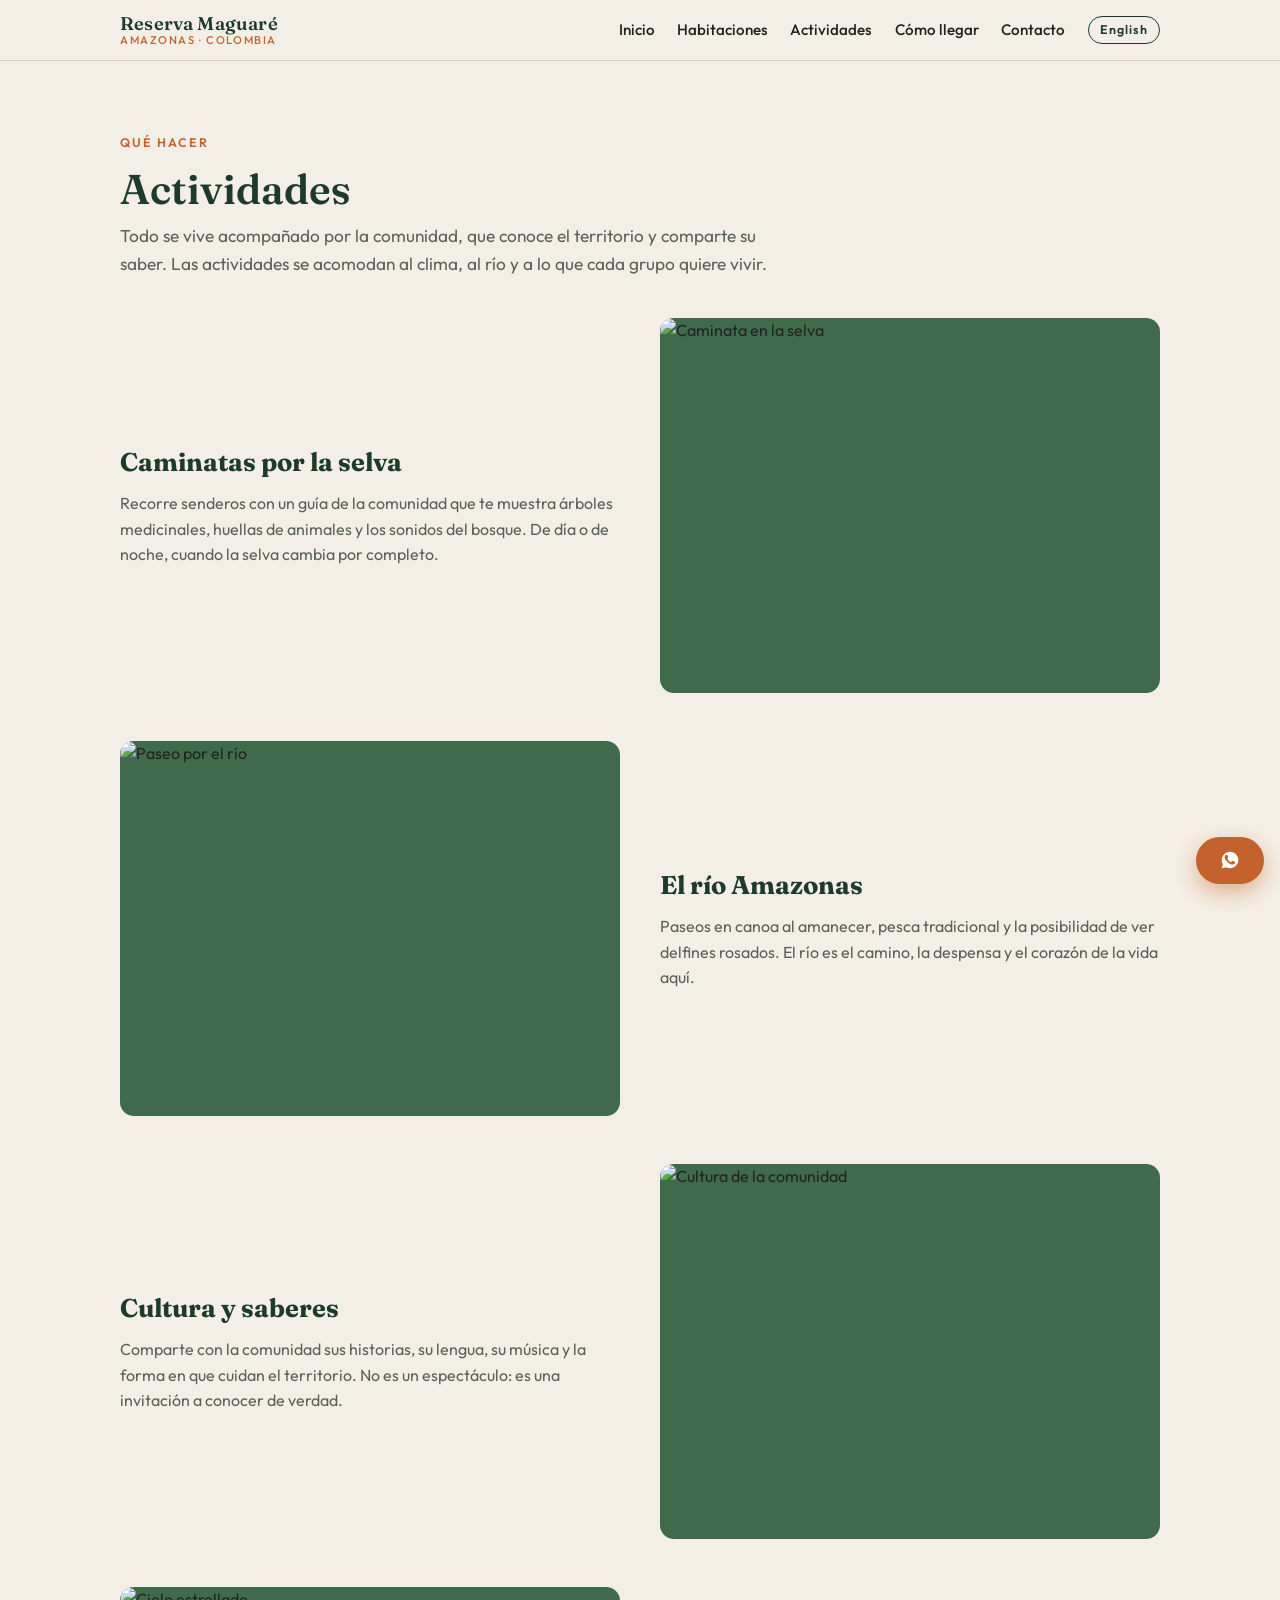
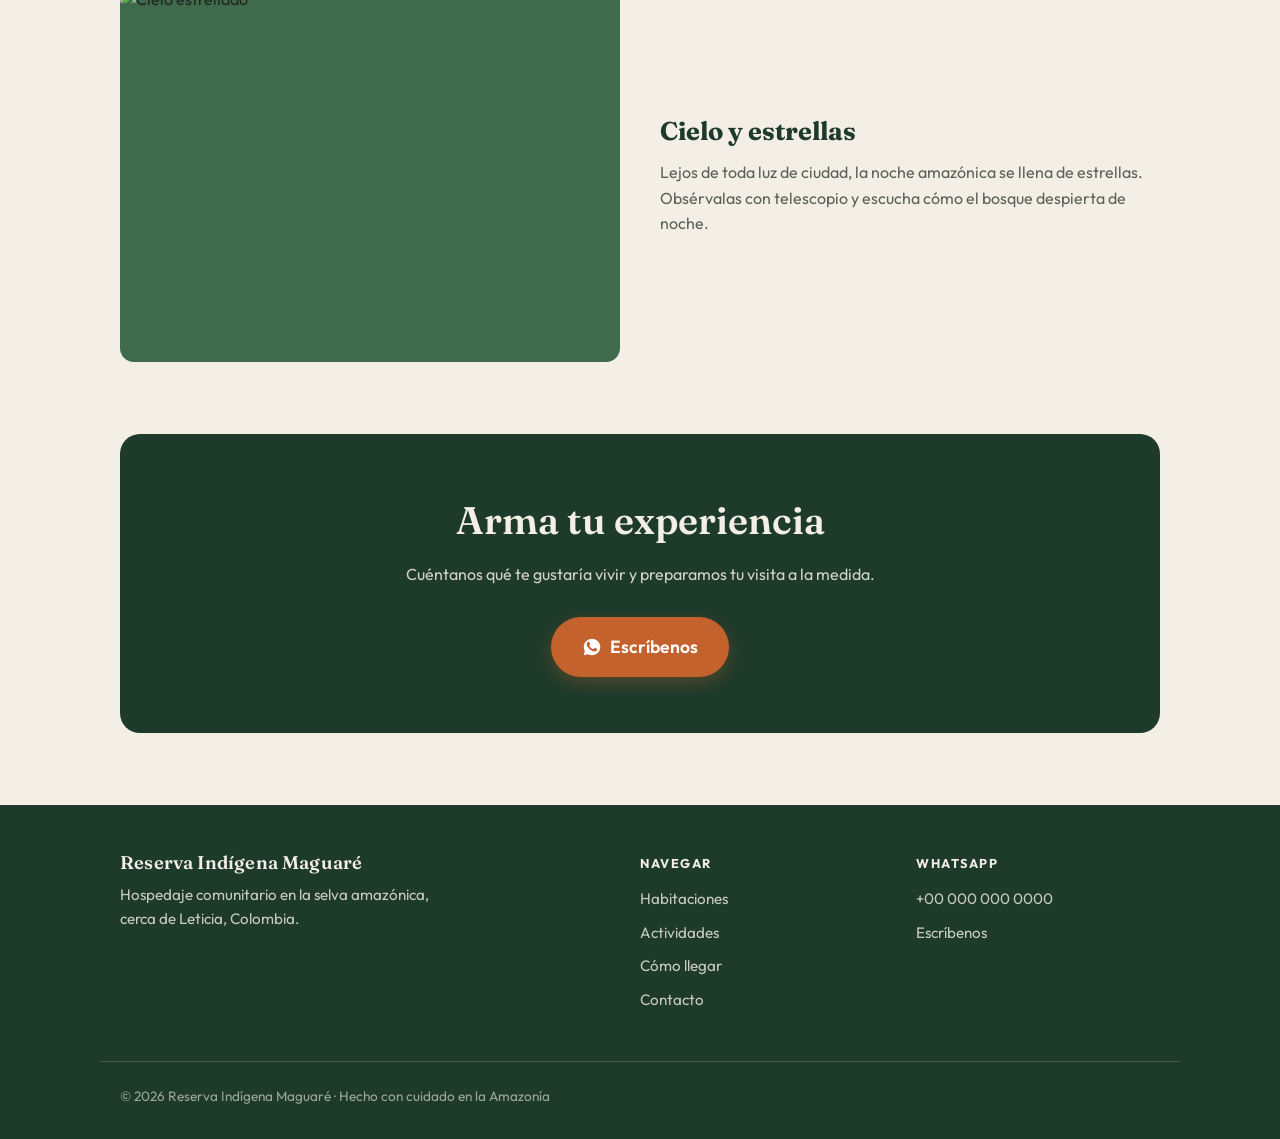
==== actividades.html @ fb561178 "pasando el codgo a nuevo repositorio" ====
<!DOCTYPE html>
<html lang="es">
<head>
<meta charset="UTF-8">
<meta name="viewport" content="width=device-width, initial-scale=1.0">
<title>Actividades · Reserva Indígena Maguaré</title>
<meta name="description" content="Caminatas en la selva, paseos por el río, cultura y naturaleza en la Reserva Indígena Maguaré.">
<link rel="preconnect" href="https://fonts.googleapis.com">
<link rel="preconnect" href="https://fonts.gstatic.com" crossorigin>
<link href="https://fonts.googleapis.com/css2?family=Fraunces:opsz,wght@9..144,400;9..144,600&family=Outfit:wght@400;500;600&display=swap" rel="stylesheet">
<link rel="stylesheet" href="estilo.css">
</head>
<body>

<header class="barra">
  <div class="barra-interior">
    <a href="index.html" class="marca">Reserva Maguaré<span>Amazonas · Colombia</span></a>
    <button class="menu-btn" onclick="alternarMenu()" aria-label="Menú"><span></span><span></span><span></span></button>
    <ul class="menu">
      <li><a href="index.html"><span lang="es">Inicio</span><span lang="en">Home</span></a></li>
      <li><a href="habitaciones.html"><span lang="es">Habitaciones</span><span lang="en">Rooms</span></a></li>
      <li><a href="actividades.html"><span lang="es">Actividades</span><span lang="en">Activities</span></a></li>
      <li><a href="como-llegar.html"><span lang="es">Cómo llegar</span><span lang="en">Getting here</span></a></li>
      <li><a href="contacto.html"><span lang="es">Contacto</span><span lang="en">Contact</span></a></li>
      <li><button class="idioma" onclick="cambiarIdioma()">English</button></li>
    </ul>
  </div>
</header>

<section>
  <div class="envoltura">
    <p class="eyebrow"><span lang="es">Qué hacer</span><span lang="en">What to do</span></p>
    <h1 class="seccion-titulo"><span lang="es">Actividades</span><span lang="en">Activities</span></h1>
    <p class="intro-texto">
      <span lang="es">Todo se vive acompañado por la comunidad, que conoce el territorio y comparte su saber. Las actividades se acomodan al clima, al río y a lo que cada grupo quiere vivir.</span>
      <span lang="en">Everything is experienced alongside the community, who know the territory and share their knowledge. Activities adapt to the weather, the river and what each group wants to experience.</span>
    </p>

    <div class="bloque" style="margin-top:2.5rem;">
      <div class="texto">
        <h3 style="font-family:var(--serif);color:var(--canopy);font-size:1.6rem;margin-bottom:0.5rem;"><span lang="es">Caminatas por la selva</span><span lang="en">Forest walks</span></h3>
        <p style="color:var(--muted);"><span lang="es">Recorre senderos con un guía de la comunidad que te muestra árboles medicinales, huellas de animales y los sonidos del bosque. De día o de noche, cuando la selva cambia por completo.</span><span lang="en">Walk the trails with a community guide who shows you medicinal trees, animal tracks and the sounds of the forest. By day or by night, when the jungle transforms completely.</span></p>
      </div>
      <img src="imagenes/actividad-selva.jpg" alt="Caminata en la selva">
    </div>

    <div class="bloque invertido">
      <div class="texto">
        <h3 style="font-family:var(--serif);color:var(--canopy);font-size:1.6rem;margin-bottom:0.5rem;"><span lang="es">El río Amazonas</span><span lang="en">The Amazon river</span></h3>
        <p style="color:var(--muted);"><span lang="es">Paseos en canoa al amanecer, pesca tradicional y la posibilidad de ver delfines rosados. El río es el camino, la despensa y el corazón de la vida aquí.</span><span lang="en">Canoe trips at dawn, traditional fishing and the chance to see pink dolphins. The river is the road, the larder and the heart of life here.</span></p>
      </div>
      <img src="imagenes/actividad-rio.jpg" alt="Paseo por el río">
    </div>

    <div class="bloque">
      <div class="texto">
        <h3 style="font-family:var(--serif);color:var(--canopy);font-size:1.6rem;margin-bottom:0.5rem;"><span lang="es">Cultura y saberes</span><span lang="en">Culture and knowledge</span></h3>
        <p style="color:var(--muted);"><span lang="es">Comparte con la comunidad sus historias, su lengua, su música y la forma en que cuidan el territorio. No es un espectáculo: es una invitación a conocer de verdad.</span><span lang="en">Share in the community's stories, language, music and the way they care for the land. This isn't a show: it's an invitation to truly understand.</span></p>
      </div>
      <img src="imagenes/actividad-cultura.jpg" alt="Cultura de la comunidad">
    </div>

    <div class="bloque invertido">
      <div class="texto">
        <h3 style="font-family:var(--serif);color:var(--canopy);font-size:1.6rem;margin-bottom:0.5rem;"><span lang="es">Cielo y estrellas</span><span lang="en">Sky and stars</span></h3>
        <p style="color:var(--muted);"><span lang="es">Lejos de toda luz de ciudad, la noche amazónica se llena de estrellas. Obsérvalas con telescopio y escucha cómo el bosque despierta de noche.</span><span lang="en">Far from any city light, the Amazon night fills with stars. Watch them through a telescope and listen to the forest come alive after dark.</span></p>
      </div>
      <img src="imagenes/actividad-cielo.jpg" alt="Cielo estrellado">
    </div>
  </div>
</section>

<section style="padding-top:0;">
  <div class="envoltura">
    <div class="franja">
      <h2><span lang="es">Arma tu experiencia</span><span lang="en">Build your experience</span></h2>
      <p><span lang="es">Cuéntanos qué te gustaría vivir y preparamos tu visita a la medida.</span><span lang="en">Tell us what you'd like to experience and we'll tailor your visit.</span></p>
      <a class="wa wa-grande" href="https://wa.me/000000000000?text=Hola%2C%20quiero%20saber%20sobre%20las%20actividades" target="_blank" rel="noopener">
        <svg viewBox="0 0 24 24"><path d="M12.04 2c-5.46 0-9.91 4.45-9.91 9.91 0 1.75.46 3.45 1.32 4.95L2 22l5.25-1.38c1.45.79 3.08 1.21 4.79 1.21 5.46 0 9.91-4.45 9.91-9.91S17.5 2 12.04 2zm5.8 14.01c-.25.7-1.44 1.33-1.99 1.41-.53.08-1.2.11-1.94-.12-.45-.14-1.02-.33-1.76-.65-3.1-1.34-5.13-4.46-5.28-4.67-.16-.21-1.27-1.69-1.27-3.23s.81-2.29 1.09-2.6c.29-.31.63-.39.84-.39.21 0 .42 0 .6.01.19.01.45-.07.7.54.25.61.86 2.11.94 2.26.08.16.13.34.03.55-.1.21-.15.34-.3.52-.15.18-.32.4-.45.54-.15.15-.31.31-.13.61.18.31.79 1.3 1.69 2.11 1.16 1.04 2.14 1.36 2.45 1.51.31.16.49.13.67-.08.18-.21.77-.9.98-1.21.21-.31.41-.26.7-.16.29.11 1.84.87 2.15 1.03.31.15.52.23.6.36.07.13.07.76-.18 1.46z"/></svg>
        <span lang="es">Escríbenos</span><span lang="en">Message us</span>
      </a>
    </div>
  </div>
</section>

<footer>
  <div class="pie-interior">
    <div>
      <div class="marca">Reserva Indígena Maguaré</div>
      <p style="max-width:34ch;font-size:0.95rem;"><span lang="es">Hospedaje comunitario en la selva amazónica, cerca de Leticia, Colombia.</span><span lang="en">Community-run guesthouse in the Amazon rainforest, near Leticia, Colombia.</span></p>
    </div>
    <div>
      <h4><span lang="es">Navegar</span><span lang="en">Explore</span></h4>
      <ul>
        <li><a href="habitaciones.html"><span lang="es">Habitaciones</span><span lang="en">Rooms</span></a></li>
        <li><a href="actividades.html"><span lang="es">Actividades</span><span lang="en">Activities</span></a></li>
        <li><a href="como-llegar.html"><span lang="es">Cómo llegar</span><span lang="en">Getting here</span></a></li>
        <li><a href="contacto.html"><span lang="es">Contacto</span><span lang="en">Contact</span></a></li>
      </ul>
    </div>
    <div>
      <h4>WhatsApp</h4>
      <ul>
        <li><a href="https://wa.me/000000000000" target="_blank" rel="noopener">+00 000 000 0000</a></li>
        <li><a href="contacto.html"><span lang="es">Escríbenos</span><span lang="en">Message us</span></a></li>
      </ul>
    </div>
  </div>
  <div class="pie-abajo">© 2026 Reserva Indígena Maguaré · <span lang="es">Hecho con cuidado en la Amazonía</span><span lang="en">Made with care in the Amazon</span></div>
</footer>

<a class="wa wa-flotante" href="https://wa.me/000000000000?text=Hola%2C%20quiero%20reservar" target="_blank" rel="noopener" aria-label="WhatsApp">
  <svg viewBox="0 0 24 24"><path d="M12.04 2c-5.46 0-9.91 4.45-9.91 9.91 0 1.75.46 3.45 1.32 4.95L2 22l5.25-1.38c1.45.79 3.08 1.21 4.79 1.21 5.46 0 9.91-4.45 9.91-9.91S17.5 2 12.04 2zm5.8 14.01c-.25.7-1.44 1.33-1.99 1.41-.53.08-1.2.11-1.94-.12-.45-.14-1.02-.33-1.76-.65-3.1-1.34-5.13-4.46-5.28-4.67-.16-.21-1.27-1.69-1.27-3.23s.81-2.29 1.09-2.6c.29-.31.63-.39.84-.39.21 0 .42 0 .6.01.19.01.45-.07.7.54.25.61.86 2.11.94 2.26.08.16.13.34.03.55-.1.21-.15.34-.3.52-.15.18-.32.4-.45.54-.15.15-.31.31-.13.61.18.31.79 1.3 1.69 2.11 1.16 1.04 2.14 1.36 2.45 1.51.31.16.49.13.67-.08.18-.21.77-.9.98-1.21.21-.31.41-.26.7-.16.29.11 1.84.87 2.15 1.03.31.15.52.23.6.36.07.13.07.76-.18 1.46z"/></svg>
</a>

<script src="script.js"></script>
</body>
</html>
---- estilo.css ----
/* ===========================================================
   Reserva Indígena Maguaré
   Hoja de estilo compartida / Shared stylesheet
   =========================================================== */

:root {
  /* Paleta: la selva, el río, el achiote */
  --canopy:    #1d3a2b;   /* verde dosel profundo */
  --leaf:      #3f6b4c;   /* verde hoja */
  --river:     #6b5440;   /* marrón río */
  --sand:      #f4efe6;   /* fondo claro, arena del río */
  --clay:      #c4622d;   /* achiote / barro, acento */
  --clay-dark: #a14a1d;
  --ink:       #20231f;   /* texto */
  --muted:     #5c6157;   /* texto secundario */
  --line:      #d8d0c2;   /* líneas finas */

  --serif: 'Fraunces', Georgia, 'Times New Roman', serif;
  --sans:  'Outfit', -apple-system, BlinkMacSystemFont, 'Segoe UI', sans-serif;

  --wrap: 1080px;
}

* { box-sizing: border-box; margin: 0; padding: 0; }

html { scroll-behavior: smooth; }

body {
  font-family: var(--sans);
  color: var(--ink);
  background: var(--sand);
  line-height: 1.6;
  -webkit-font-smoothing: antialiased;
}

img { max-width: 100%; display: block; }

a { color: var(--clay-dark); text-decoration: none; }
a:hover { text-decoration: underline; }

/* ---------- Idioma: mostrar/ocultar ---------- */
/* Por defecto mostramos español. El botón cambia a .ver-en */
[lang="en"] { display: none; }
body.ver-en [lang="es"] { display: none; }
body.ver-en [lang="en"] { display: revert; }

/* ---------- Encabezado / nav ---------- */
.barra {
  position: sticky;
  top: 0;
  z-index: 50;
  background: rgba(244, 239, 230, 0.92);
  backdrop-filter: blur(8px);
  border-bottom: 1px solid var(--line);
}
.barra-interior {
  max-width: var(--wrap);
  margin: 0 auto;
  padding: 0.85rem 1.25rem;
  display: flex;
  align-items: center;
  justify-content: space-between;
  gap: 1rem;
}
.marca {
  font-family: var(--serif);
  font-weight: 600;
  font-size: 1.15rem;
  color: var(--canopy);
  letter-spacing: 0.01em;
  line-height: 1.1;
}
.marca span { display: block; font-size: 0.7rem; font-family: var(--sans); font-weight: 500; color: var(--clay); letter-spacing: 0.14em; text-transform: uppercase; }

.menu { display: flex; align-items: center; gap: 1.4rem; list-style: none; }
.menu a {
  color: var(--ink);
  font-weight: 500;
  font-size: 0.95rem;
  padding: 0.2rem 0;
  border-bottom: 2px solid transparent;
}
.menu a:hover { color: var(--canopy); border-bottom-color: var(--clay); text-decoration: none; }

.idioma {
  font-family: var(--sans);
  font-size: 0.78rem;
  font-weight: 600;
  letter-spacing: 0.08em;
  border: 1.5px solid var(--canopy);
  background: transparent;
  color: var(--canopy);
  padding: 0.35rem 0.7rem;
  border-radius: 999px;
  cursor: pointer;
  white-space: nowrap;
}
.idioma:hover { background: var(--canopy); color: var(--sand); }

/* menú hamburguesa móvil */
.menu-btn { display: none; background: none; border: 0; cursor: pointer; padding: 0.3rem; }
.menu-btn span { display: block; width: 24px; height: 2px; background: var(--canopy); margin: 5px 0; transition: 0.2s; }

/* ---------- Botón WhatsApp ---------- */
.wa {
  display: inline-flex;
  align-items: center;
  gap: 0.55rem;
  background: var(--clay);
  color: #fff;
  font-weight: 600;
  font-size: 1rem;
  padding: 0.85rem 1.5rem;
  border-radius: 999px;
  box-shadow: 0 6px 18px rgba(196, 98, 45, 0.32);
  transition: transform 0.15s, box-shadow 0.15s, background 0.15s;
}
.wa:hover { background: var(--clay-dark); transform: translateY(-2px); text-decoration: none; box-shadow: 0 9px 24px rgba(196, 98, 45, 0.4); }
.wa svg { width: 20px; height: 20px; fill: currentColor; }
.wa-grande { font-size: 1.1rem; padding: 1rem 1.9rem; }

/* botón flotante en móvil */
.wa-flotante {
  position: fixed;
  right: 1rem;
  bottom: 1rem;
  z-index: 60;
  box-shadow: 0 8px 22px rgba(196, 98, 45, 0.45);
}

/* ---------- Secciones generales ---------- */
.envoltura { max-width: var(--wrap); margin: 0 auto; padding: 0 1.25rem; }
section { padding: 4.5rem 0; }
.seccion-titulo {
  font-family: var(--serif);
  font-weight: 600;
  font-size: clamp(1.8rem, 4vw, 2.6rem);
  color: var(--canopy);
  line-height: 1.1;
  margin-bottom: 0.6rem;
}
.eyebrow {
  font-size: 0.78rem;
  font-weight: 600;
  letter-spacing: 0.16em;
  text-transform: uppercase;
  color: var(--clay);
  margin-bottom: 0.9rem;
}
.intro-texto { max-width: 60ch; color: var(--muted); font-size: 1.08rem; }

/* ---------- Hero ---------- */
.hero {
  position: relative;
  min-height: 86vh;
  display: flex;
  align-items: flex-end;
  color: #fff;
  padding: 0;
}
.hero::before {
  content: "";
  position: absolute;
  inset: 0;
  background:
    linear-gradient(to top, rgba(20,33,24,0.88) 0%, rgba(20,33,24,0.25) 55%, rgba(20,33,24,0.4) 100%),
    var(--hero-img, #1d3a2b);
  background-size: cover;
  background-position: center;
}
.hero-contenido {
  position: relative;
  max-width: var(--wrap);
  margin: 0 auto;
  padding: 0 1.25rem 4rem;
  width: 100%;
}
.hero h1 {
  font-family: var(--serif);
  font-weight: 600;
  font-size: clamp(2.4rem, 6.5vw, 4.6rem);
  line-height: 1.02;
  letter-spacing: -0.01em;
  max-width: 16ch;
  text-shadow: 0 2px 30px rgba(0,0,0,0.3);
}
.hero p {
  margin-top: 1.1rem;
  font-size: clamp(1.05rem, 2.2vw, 1.3rem);
  max-width: 46ch;
  color: rgba(255,255,255,0.92);
}
.hero .lugar {
  font-size: 0.82rem;
  font-weight: 600;
  letter-spacing: 0.18em;
  text-transform: uppercase;
  color: var(--clay);
  margin-bottom: 1rem;
  display: inline-block;
}
.hero .acciones { margin-top: 1.8rem; display: flex; gap: 0.8rem; flex-wrap: wrap; }

/* ---------- Destacados (3 columnas) ---------- */
.destacados { display: grid; grid-template-columns: repeat(3, 1fr); gap: 1.6rem; margin-top: 2.5rem; }
.destacado { background: #fff; border: 1px solid var(--line); border-radius: 14px; padding: 1.8rem; }
.destacado .icono { font-size: 1.8rem; margin-bottom: 0.7rem; }
.destacado h3 { font-family: var(--serif); font-size: 1.25rem; color: var(--canopy); margin-bottom: 0.4rem; font-weight: 600; }
.destacado p { color: var(--muted); font-size: 0.97rem; }

/* ---------- Bloque alterno texto + foto ---------- */
.bloque { display: grid; grid-template-columns: 1fr 1fr; gap: 2.5rem; align-items: center; }
.bloque + .bloque { margin-top: 3rem; }
.bloque img { border-radius: 14px; aspect-ratio: 4/3; object-fit: cover; width: 100%; background: var(--leaf); }
.bloque.invertido .texto { order: 2; }

/* ---------- Galería ---------- */
.galeria { display: grid; grid-template-columns: repeat(3, 1fr); gap: 0.8rem; margin-top: 2rem; }
.galeria img { aspect-ratio: 1; object-fit: cover; border-radius: 10px; background: var(--leaf); }
.galeria a:nth-child(1) { grid-column: span 2; grid-row: span 2; }
.galeria a:nth-child(1) img { aspect-ratio: 1; height: 100%; }

/* ---------- Tarjetas de habitación / actividad ---------- */
.tarjetas { display: grid; grid-template-columns: repeat(2, 1fr); gap: 1.8rem; margin-top: 2.5rem; }
.tarjeta { background: #fff; border: 1px solid var(--line); border-radius: 16px; overflow: hidden; display: flex; flex-direction: column; }
.tarjeta img { aspect-ratio: 3/2; object-fit: cover; background: var(--leaf); }
.tarjeta-cuerpo { padding: 1.5rem; display: flex; flex-direction: column; flex: 1; }
.tarjeta h3 { font-family: var(--serif); font-size: 1.4rem; color: var(--canopy); margin-bottom: 0.4rem; font-weight: 600; }
.tarjeta .detalle { font-size: 0.85rem; color: var(--clay); font-weight: 600; letter-spacing: 0.04em; margin-bottom: 0.7rem; }
.tarjeta p { color: var(--muted); font-size: 0.97rem; margin-bottom: 1.2rem; flex: 1; }
.tarjeta .wa { align-self: flex-start; font-size: 0.92rem; padding: 0.7rem 1.2rem; }

/* ---------- Pasos (cómo reservar / cómo llegar) ---------- */
.pasos { display: grid; grid-template-columns: repeat(3, 1fr); gap: 1.6rem; margin-top: 2.5rem; counter-reset: paso; }
.paso { position: relative; padding-top: 3rem; }
.paso::before {
  counter-increment: paso;
  content: counter(paso);
  position: absolute;
  top: 0; left: 0;
  font-family: var(--serif);
  font-size: 2rem;
  font-weight: 600;
  color: #fff;
  background: var(--clay);
  width: 2.6rem; height: 2.6rem;
  border-radius: 50%;
  display: grid; place-items: center;
}
.paso h3 { font-family: var(--serif); color: var(--canopy); font-size: 1.2rem; margin-bottom: 0.3rem; font-weight: 600; }
.paso p { color: var(--muted); font-size: 0.97rem; }

/* ---------- Franja de llamada (CTA) ---------- */
.franja {
  background: var(--canopy);
  color: var(--sand);
  text-align: center;
  border-radius: 20px;
  padding: 3.5rem 1.5rem;
}
.franja h2 { font-family: var(--serif); font-size: clamp(1.6rem, 4vw, 2.4rem); margin-bottom: 0.7rem; font-weight: 600; }
.franja p { max-width: 46ch; margin: 0 auto 1.8rem; color: rgba(244,239,230,0.85); }

/* ---------- Pie ---------- */
footer { background: var(--canopy); color: rgba(244,239,230,0.8); padding: 3rem 0 2rem; }
.pie-interior { max-width: var(--wrap); margin: 0 auto; padding: 0 1.25rem; display: grid; grid-template-columns: 2fr 1fr 1fr; gap: 2rem; }
footer .marca { color: var(--sand); margin-bottom: 0.6rem; }
footer h4 { color: var(--sand); font-size: 0.8rem; letter-spacing: 0.12em; text-transform: uppercase; margin-bottom: 0.8rem; }
footer ul { list-style: none; }
footer li { margin-bottom: 0.5rem; }
footer a { color: rgba(244,239,230,0.8); font-size: 0.95rem; }
footer a:hover { color: var(--sand); }
.pie-abajo { max-width: var(--wrap); margin: 2.5rem auto 0; padding: 1.5rem 1.25rem 0; border-top: 1px solid rgba(244,239,230,0.18); font-size: 0.85rem; color: rgba(244,239,230,0.6); }

/* ---------- Responsivo ---------- */
@media (max-width: 760px) {
  .menu-btn { display: block; }
  .menu {
    position: absolute;
    top: 100%; left: 0; right: 0;
    flex-direction: column;
    align-items: flex-start;
    gap: 0;
    background: var(--sand);
    border-bottom: 1px solid var(--line);
    padding: 0.5rem 1.25rem 1rem;
    display: none;
  }
  .menu.abierto { display: flex; }
  .menu li { width: 100%; }
  .menu a { display: block; padding: 0.7rem 0; width: 100%; }

  .destacados, .pasos, .tarjetas, .galeria { grid-template-columns: 1fr; }
  .galeria a:nth-child(1) { grid-column: span 1; }
  .bloque { grid-template-columns: 1fr; gap: 1.4rem; }
  .bloque.invertido .texto { order: 0; }
  .pie-interior { grid-template-columns: 1fr; gap: 1.5rem; }
  section { padding: 3.2rem 0; }
  .hero { min-height: 80vh; }
}

@media (prefers-reduced-motion: reduce) {
  * { scroll-behavior: auto !important; transition: none !important; }
}

:focus-visible { outline: 3px solid var(--clay); outline-offset: 2px; border-radius: 4px; }
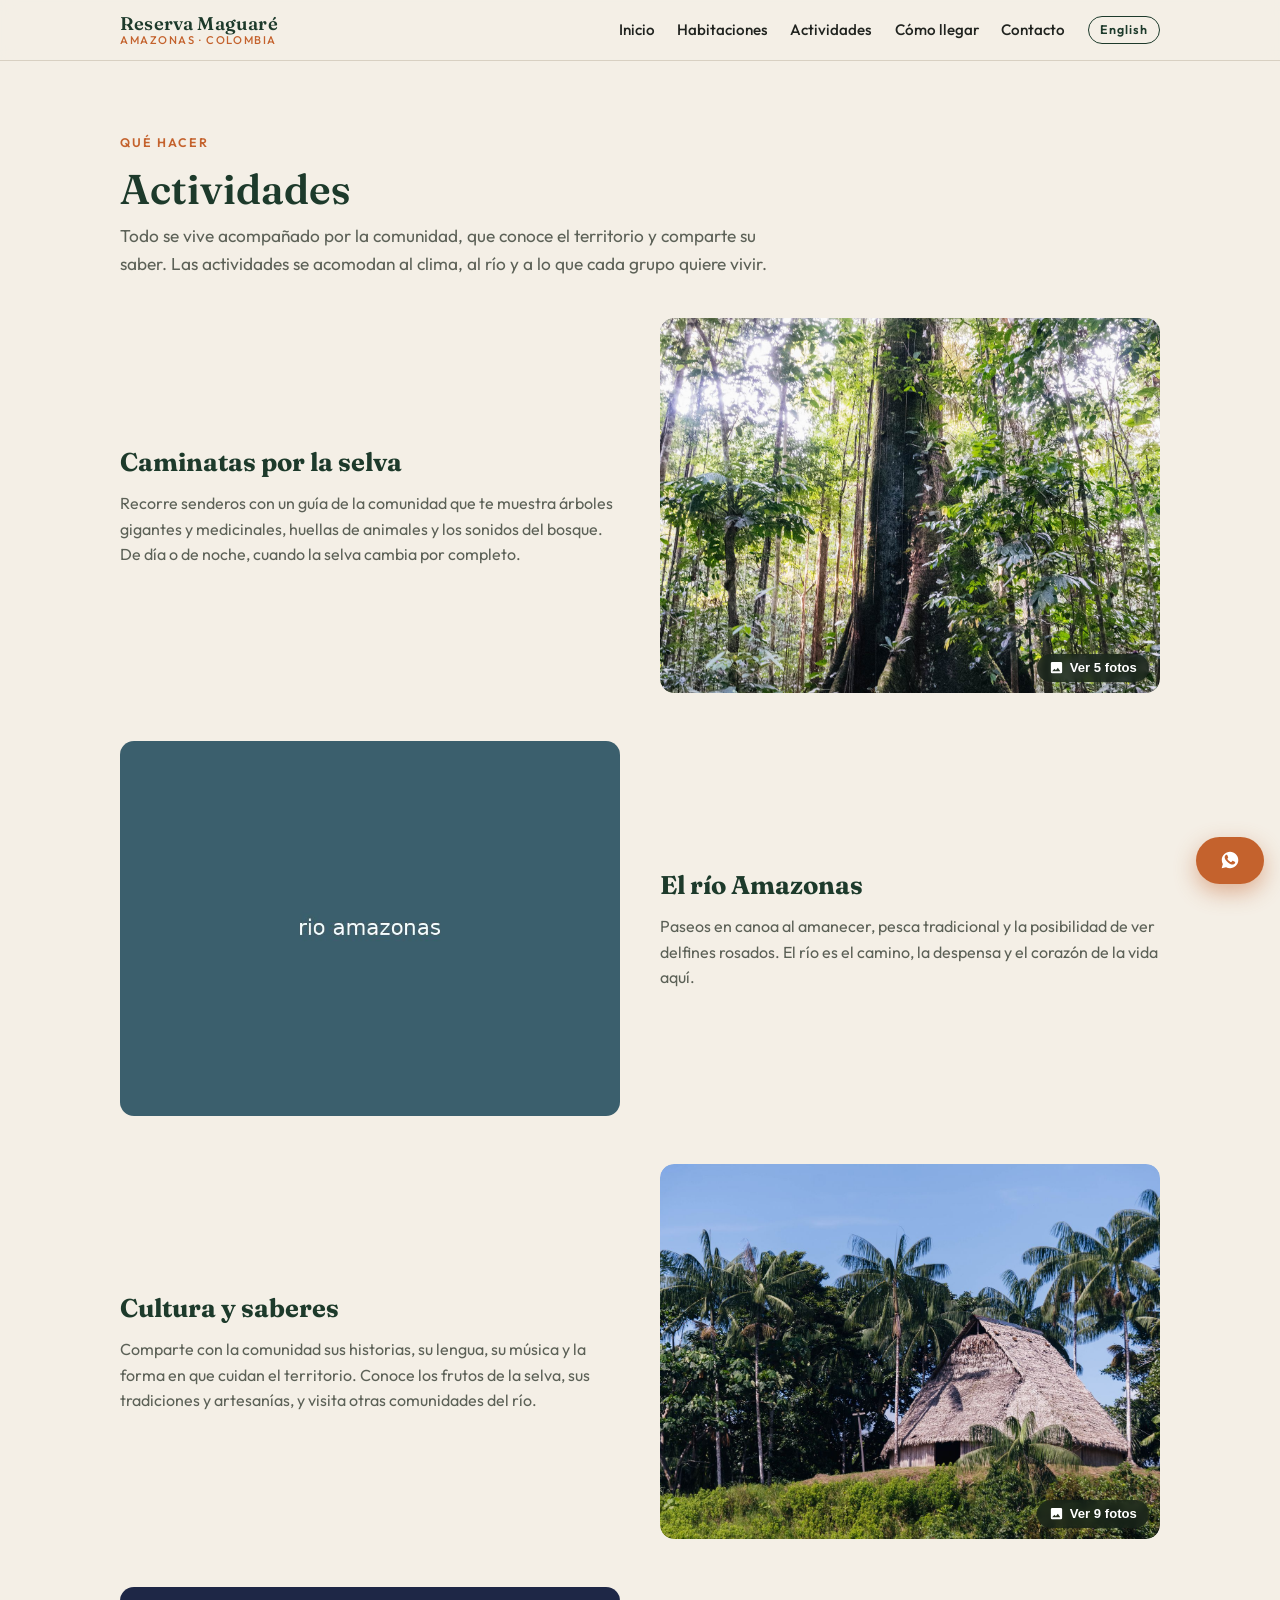
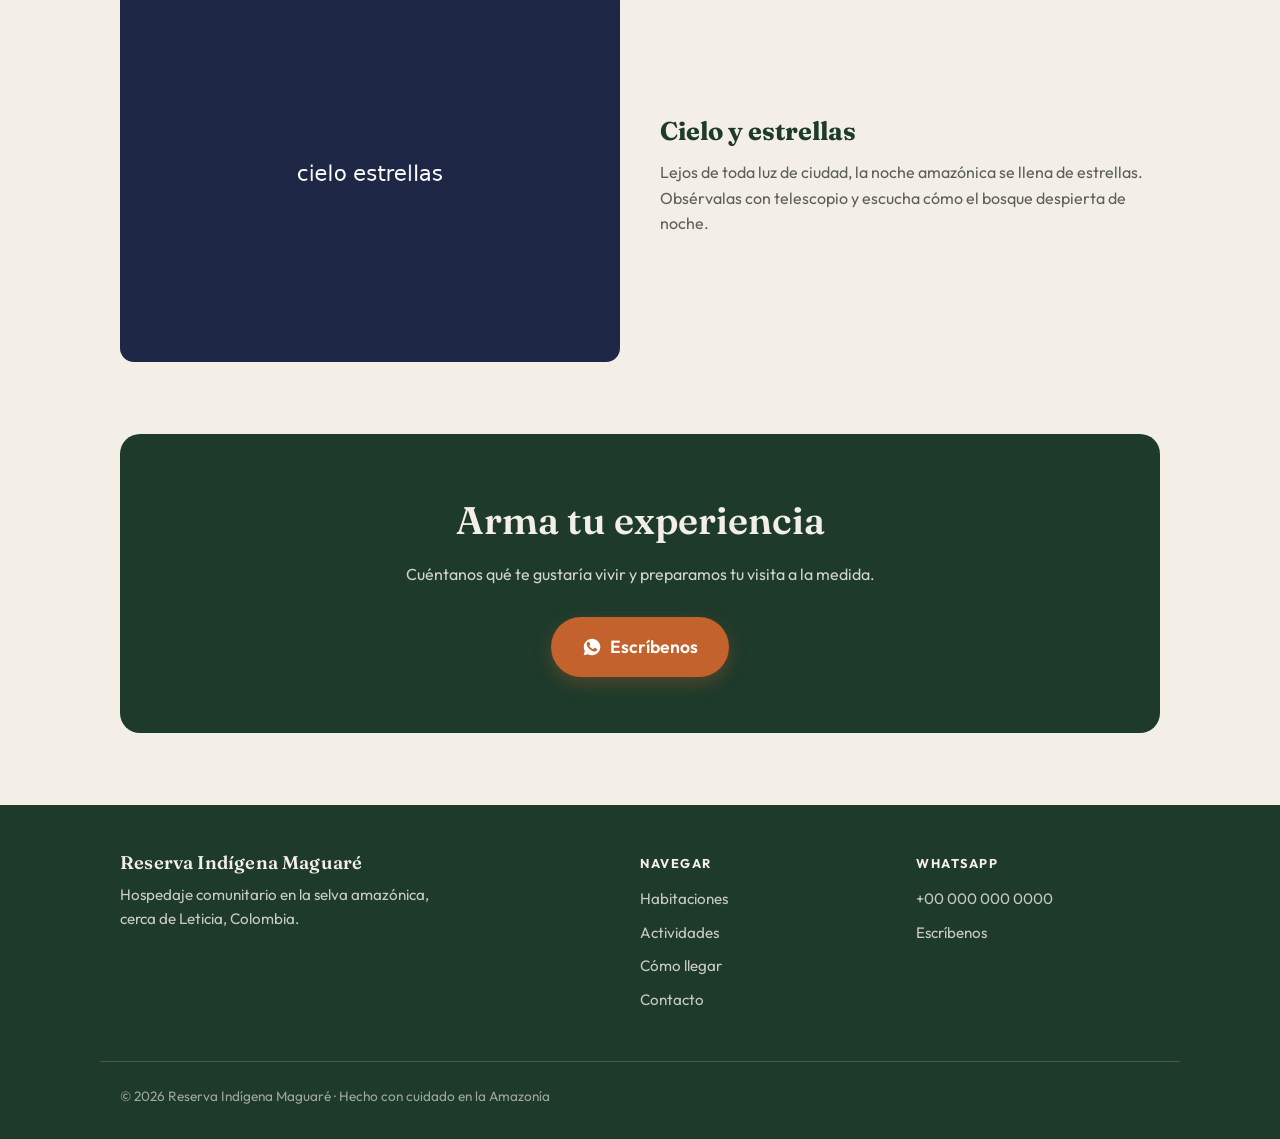
==== commit 05e75c8a: "imagenes en secciones de caminata y cultura" ====
--- a/actividades.html
+++ b/actividades.html
@@ -39,9 +39,12 @@
     <div class="bloque" style="margin-top:2.5rem;">
       <div class="texto">
         <h3 style="font-family:var(--serif);color:var(--canopy);font-size:1.6rem;margin-bottom:0.5rem;"><span lang="es">Caminatas por la selva</span><span lang="en">Forest walks</span></h3>
-        <p style="color:var(--muted);"><span lang="es">Recorre senderos con un guía de la comunidad que te muestra árboles medicinales, huellas de animales y los sonidos del bosque. De día o de noche, cuando la selva cambia por completo.</span><span lang="en">Walk the trails with a community guide who shows you medicinal trees, animal tracks and the sounds of the forest. By day or by night, when the jungle transforms completely.</span></p>
+        <p style="color:var(--muted);"><span lang="es">Recorre senderos con un guía de la comunidad que te muestra árboles gigantes y medicinales, huellas de animales y los sonidos del bosque. De día o de noche, cuando la selva cambia por completo.</span><span lang="en">Walk the trails with a community guide who shows you giant and medicinal trees, animal tracks and the sounds of the forest. By day or by night, when the jungle transforms completely.</span></p>
       </div>
-      <img src="imagenes/actividad-selva.jpg" alt="Caminata en la selva">
+      <button type="button" class="bloque-foto" data-galeria="caminata" aria-label="Ver fotos de las caminatas por la selva">
+        <img src="imagenes/caminata-1.jpg" alt="Grupo caminando junto a un árbol gigante en la selva amazónica">
+        <span class="ver-fotos"><svg viewBox="0 0 24 24"><path d="M21 19V5a2 2 0 0 0-2-2H5a2 2 0 0 0-2 2v14a2 2 0 0 0 2 2h14a2 2 0 0 0 2-2zM8.9 13.98l2.1 2.53 3.1-3.99 3.9 5.48H5l3.9-4.02z"/></svg><span lang="es">Ver 5 fotos</span><span lang="en">View 5 photos</span></span>
+      </button>
     </div>
 
     <div class="bloque invertido">
@@ -55,9 +58,12 @@
     <div class="bloque">
       <div class="texto">
         <h3 style="font-family:var(--serif);color:var(--canopy);font-size:1.6rem;margin-bottom:0.5rem;"><span lang="es">Cultura y saberes</span><span lang="en">Culture and knowledge</span></h3>
-        <p style="color:var(--muted);"><span lang="es">Comparte con la comunidad sus historias, su lengua, su música y la forma en que cuidan el territorio. No es un espectáculo: es una invitación a conocer de verdad.</span><span lang="en">Share in the community's stories, language, music and the way they care for the land. This isn't a show: it's an invitation to truly understand.</span></p>
+        <p style="color:var(--muted);"><span lang="es">Comparte con la comunidad sus historias, su lengua, su música y la forma en que cuidan el territorio. Conoce los frutos de la selva, sus tradiciones y artesanías, y visita otras comunidades del río.</span><span lang="en">Share in the community's stories, language, music and the way they care for the land. Discover the fruits of the forest, their traditions and crafts, and visit other communities along the river.</span></p>
       </div>
-      <img src="imagenes/actividad-cultura.jpg" alt="Cultura de la comunidad">
+      <button type="button" class="bloque-foto" data-galeria="cultura" aria-label="Ver fotos de cultura y saberes">
+        <img src="imagenes/cultura-1.jpg" alt="Maloca tradicional de la comunidad entre palmeras">
+        <span class="ver-fotos"><svg viewBox="0 0 24 24"><path d="M21 19V5a2 2 0 0 0-2-2H5a2 2 0 0 0-2 2v14a2 2 0 0 0 2 2h14a2 2 0 0 0 2-2zM8.9 13.98l2.1 2.53 3.1-3.99 3.9 5.48H5l3.9-4.02z"/></svg><span lang="es">Ver 9 fotos</span><span lang="en">View 9 photos</span></span>
+      </button>
     </div>
 
     <div class="bloque invertido">
@@ -113,6 +119,29 @@
   <svg viewBox="0 0 24 24"><path d="M12.04 2c-5.46 0-9.91 4.45-9.91 9.91 0 1.75.46 3.45 1.32 4.95L2 22l5.25-1.38c1.45.79 3.08 1.21 4.79 1.21 5.46 0 9.91-4.45 9.91-9.91S17.5 2 12.04 2zm5.8 14.01c-.25.7-1.44 1.33-1.99 1.41-.53.08-1.2.11-1.94-.12-.45-.14-1.02-.33-1.76-.65-3.1-1.34-5.13-4.46-5.28-4.67-.16-.21-1.27-1.69-1.27-3.23s.81-2.29 1.09-2.6c.29-.31.63-.39.84-.39.21 0 .42 0 .6.01.19.01.45-.07.7.54.25.61.86 2.11.94 2.26.08.16.13.34.03.55-.1.21-.15.34-.3.52-.15.18-.32.4-.45.54-.15.15-.31.31-.13.61.18.31.79 1.3 1.69 2.11 1.16 1.04 2.14 1.36 2.45 1.51.31.16.49.13.67-.08.18-.21.77-.9.98-1.21.21-.31.41-.26.7-.16.29.11 1.84.87 2.15 1.03.31.15.52.23.6.36.07.13.07.76-.18 1.46z"/></svg>
 </a>
 
+<!-- ===== LIGHTBOX / GALERÍA DE FOTOS ===== -->
+<div class="lightbox" id="lightbox" role="dialog" aria-modal="true" aria-label="Galería de fotos">
+  <button class="lb-cerrar" type="button" aria-label="Cerrar">&times;</button>
+  <button class="lb-prev" type="button" aria-label="Foto anterior">&#10094;</button>
+  <img class="lb-img" src="" alt="">
+  <button class="lb-sig" type="button" aria-label="Foto siguiente">&#10095;</button>
+  <div class="lb-contador"></div>
+</div>
+
+<!-- Fotos de cada actividad. Para añadir más, sube la imagen a imagenes/ y agrega su ruta aquí. -->
+<script>
+  window.GALERIAS = {
+    caminata: [
+      "imagenes/caminata-1.jpg","imagenes/caminata-2.jpg","imagenes/caminata-3.jpg",
+      "imagenes/caminata-4.jpg","imagenes/caminata-5.jpg"
+    ],
+    cultura: [
+      "imagenes/cultura-1.jpg","imagenes/cultura-2.jpg","imagenes/cultura-3.jpg",
+      "imagenes/cultura-4.jpg","imagenes/cultura-5.jpg","imagenes/cultura-6.jpg",
+      "imagenes/cultura-7.jpg","imagenes/cultura-8.jpg","imagenes/cultura-9.jpg"
+    ]
+  };
+</script>
 <script src="script.js"></script>
 </body>
 </html>
--- a/estilo.css
+++ b/estilo.css
@@ -149,6 +149,17 @@
 }
 .intro-texto { max-width: 60ch; color: var(--muted); font-size: 1.08rem; }
 
+/* Intro ancha y centrada (bloque "Quiénes somos") */
+.eyebrow-centrado { text-align: center; }
+.intro-ancha {
+  max-width: 60rem;
+  margin: 0 auto;
+  text-align: center;
+  font-size: clamp(1.15rem, 2.2vw, 1.5rem);
+  line-height: 1.65;
+  color: var(--ink);
+}
+
 /* ---------- Hero ---------- */
 .hero {
   position: relative;
@@ -157,19 +168,34 @@
   align-items: flex-end;
   color: #fff;
   padding: 0;
+  overflow: hidden;
+  /* Imagen base (se ve mientras carga el video y si se reduce el movimiento) */
+  background: #14211a url('imagenes/hero-poster.jpg') center 32% / cover;
+}
+/* Video de fondo del hero: encuadrado para mantener la línea de árboles centrada */
+.hero-video {
+  position: absolute;
+  inset: 0;
+  width: 100%;
+  height: 100%;
+  object-fit: cover;
+  object-position: center 32%;
+  z-index: 0;
 }
 .hero::before {
   content: "";
   position: absolute;
   inset: 0;
+  z-index: 1;
   background:
     linear-gradient(to top, rgba(20,33,24,0.88) 0%, rgba(20,33,24,0.25) 55%, rgba(20,33,24,0.4) 100%),
-    var(--hero-img, #1d3a2b);
+    var(--hero-img, transparent);
   background-size: cover;
   background-position: center;
 }
 .hero-contenido {
   position: relative;
+  z-index: 2;
   max-width: var(--wrap);
   margin: 0 auto;
   padding: 0 1.25rem 4rem;
@@ -223,7 +249,101 @@
 /* ---------- Tarjetas de habitación / actividad ---------- */
 .tarjetas { display: grid; grid-template-columns: repeat(2, 1fr); gap: 1.8rem; margin-top: 2.5rem; }
 .tarjeta { background: #fff; border: 1px solid var(--line); border-radius: 16px; overflow: hidden; display: flex; flex-direction: column; }
-.tarjeta img { aspect-ratio: 3/2; object-fit: cover; background: var(--leaf); }
+.tarjeta img { aspect-ratio: 3/2; object-fit: cover; background: var(--leaf); width: 100%; }
+
+/* Foto clicable de la tarjeta (abre galería) */
+.tarjeta-foto {
+  position: relative;
+  display: block;
+  width: 100%;
+  padding: 0;
+  border: 0;
+  background: none;
+  cursor: pointer;
+  font: inherit;
+  color: inherit;
+}
+.tarjeta-foto img { transition: transform 0.4s ease; }
+.tarjeta-foto:hover img { transform: scale(1.04); }
+.tarjeta-foto .ver-fotos, .bloque-foto .ver-fotos {
+  position: absolute;
+  bottom: 0.7rem;
+  right: 0.7rem;
+  display: inline-flex;
+  align-items: center;
+  gap: 0.35rem;
+  background: rgba(20, 33, 24, 0.78);
+  color: #fff;
+  font-size: 0.82rem;
+  font-weight: 600;
+  padding: 0.4rem 0.75rem;
+  border-radius: 999px;
+  backdrop-filter: blur(3px);
+}
+.tarjeta-foto .ver-fotos svg, .bloque-foto .ver-fotos svg { width: 15px; height: 15px; fill: currentColor; }
+.tarjeta { overflow: hidden; }
+
+/* Foto clicable dentro de un bloque de actividad */
+.bloque-foto {
+  position: relative;
+  display: block;
+  width: 100%;
+  padding: 0;
+  border: 0;
+  background: none;
+  cursor: pointer;
+  overflow: hidden;
+  border-radius: 14px;
+}
+.bloque-foto img { border-radius: 14px; aspect-ratio: 4/3; object-fit: cover; width: 100%; transition: transform 0.4s ease; }
+.bloque-foto:hover img { transform: scale(1.04); }
+
+/* ---------- Lightbox / galería ---------- */
+.lightbox {
+  position: fixed;
+  inset: 0;
+  z-index: 200;
+  display: none;
+  align-items: center;
+  justify-content: center;
+  background: rgba(15, 20, 15, 0.92);
+  padding: 1.5rem;
+}
+.lightbox.abierto { display: flex; }
+.lb-img {
+  max-width: min(92vw, 1200px);
+  max-height: 82vh;
+  width: auto;
+  border-radius: 8px;
+  box-shadow: 0 10px 40px rgba(0, 0, 0, 0.5);
+}
+.lightbox button {
+  position: absolute;
+  background: rgba(255, 255, 255, 0.14);
+  color: #fff;
+  border: 0;
+  cursor: pointer;
+  border-radius: 999px;
+  transition: background 0.15s;
+}
+.lightbox button:hover { background: rgba(255, 255, 255, 0.3); }
+.lb-cerrar { top: 1rem; right: 1rem; width: 2.8rem; height: 2.8rem; font-size: 1.6rem; line-height: 1; }
+.lb-prev, .lb-sig { top: 50%; transform: translateY(-50%); width: 3rem; height: 3rem; font-size: 1.4rem; }
+.lb-prev { left: 1rem; }
+.lb-sig { right: 1rem; }
+.lb-contador {
+  position: absolute;
+  bottom: 1.1rem;
+  left: 50%;
+  transform: translateX(-50%);
+  color: rgba(255, 255, 255, 0.85);
+  font-size: 0.9rem;
+  letter-spacing: 0.05em;
+}
+@media (max-width: 760px) {
+  .lb-prev, .lb-sig { width: 2.6rem; height: 2.6rem; }
+  .lb-prev { left: 0.4rem; } .lb-sig { right: 0.4rem; }
+}
 .tarjeta-cuerpo { padding: 1.5rem; display: flex; flex-direction: column; flex: 1; }
 .tarjeta h3 { font-family: var(--serif); font-size: 1.4rem; color: var(--canopy); margin-bottom: 0.4rem; font-weight: 600; }
 .tarjeta .detalle { font-size: 0.85rem; color: var(--clay); font-weight: 600; letter-spacing: 0.04em; margin-bottom: 0.7rem; }
@@ -301,6 +421,8 @@
 
 @media (prefers-reduced-motion: reduce) {
   * { scroll-behavior: auto !important; transition: none !important; }
+  /* Si el usuario prefiere menos movimiento, mostramos la foto fija del hero */
+  .hero-video { display: none; }
 }
 
 :focus-visible { outline: 3px solid var(--clay); outline-offset: 2px; border-radius: 4px; }
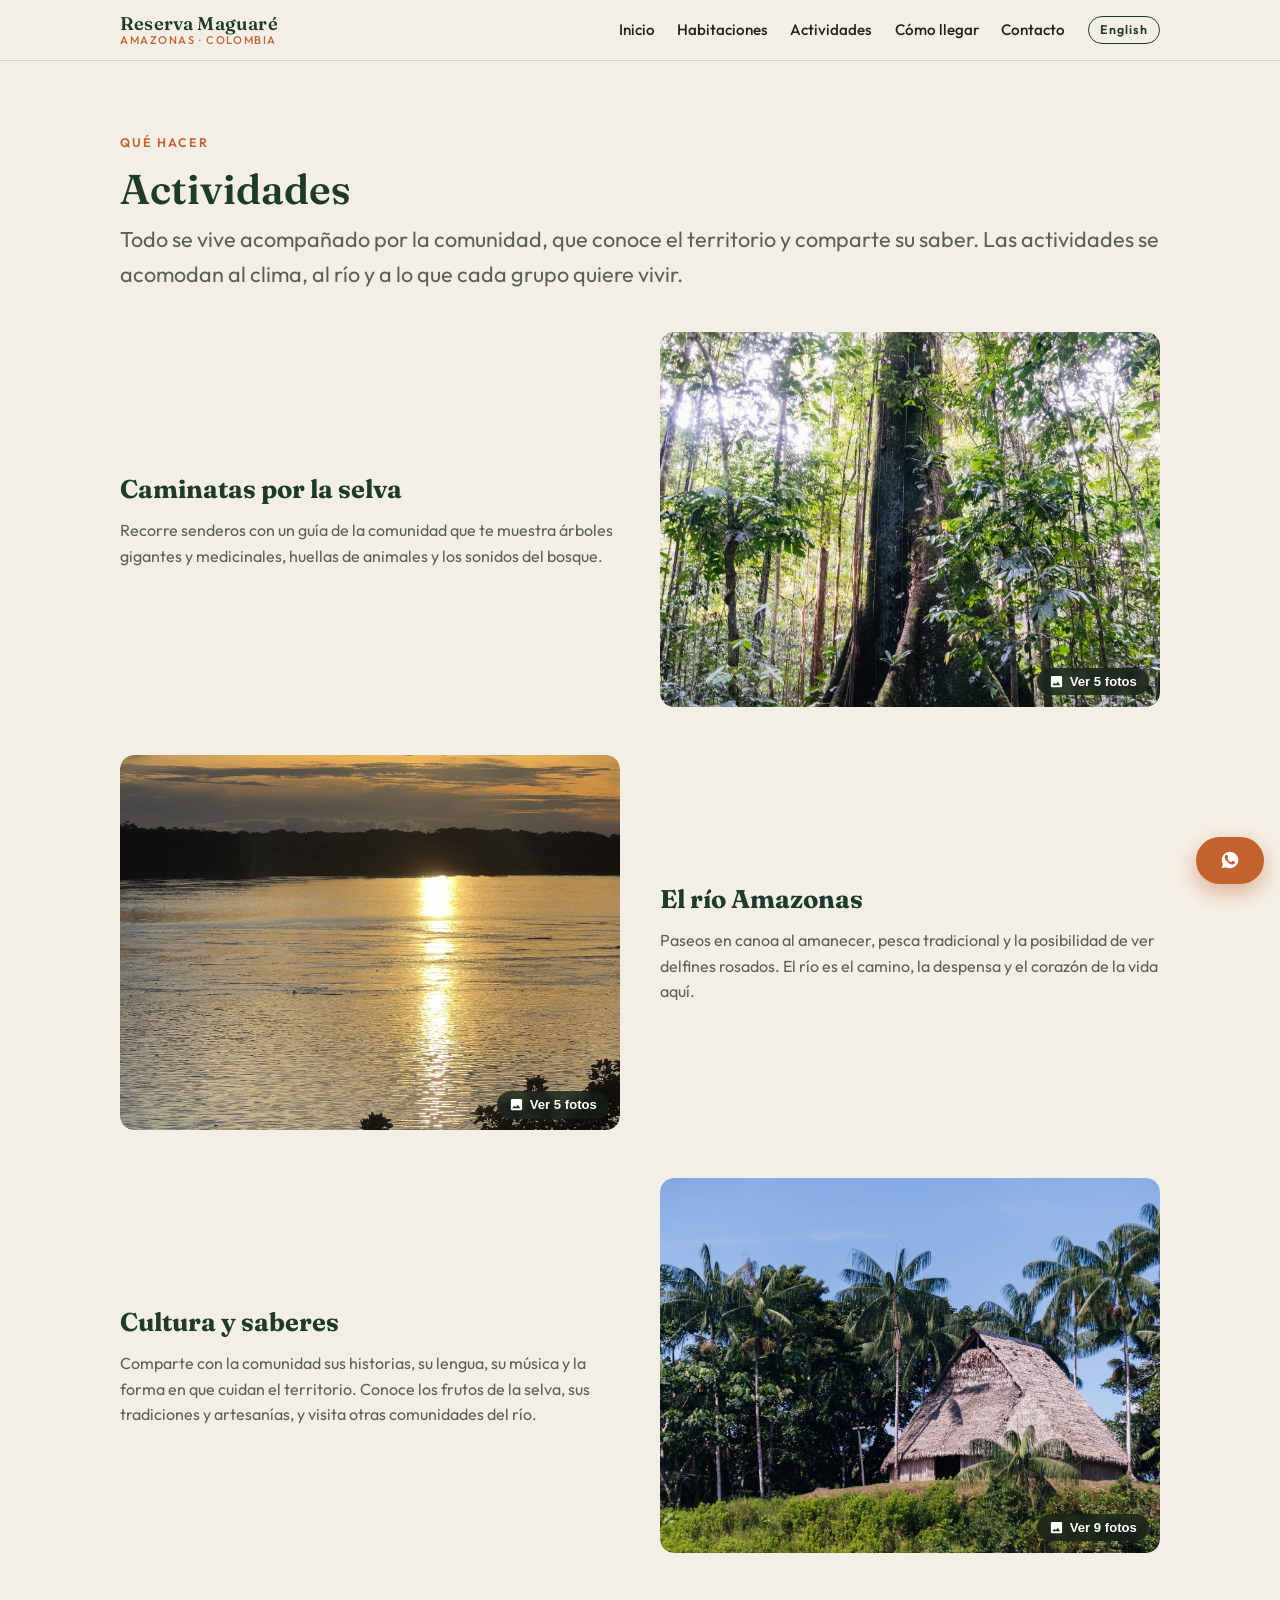
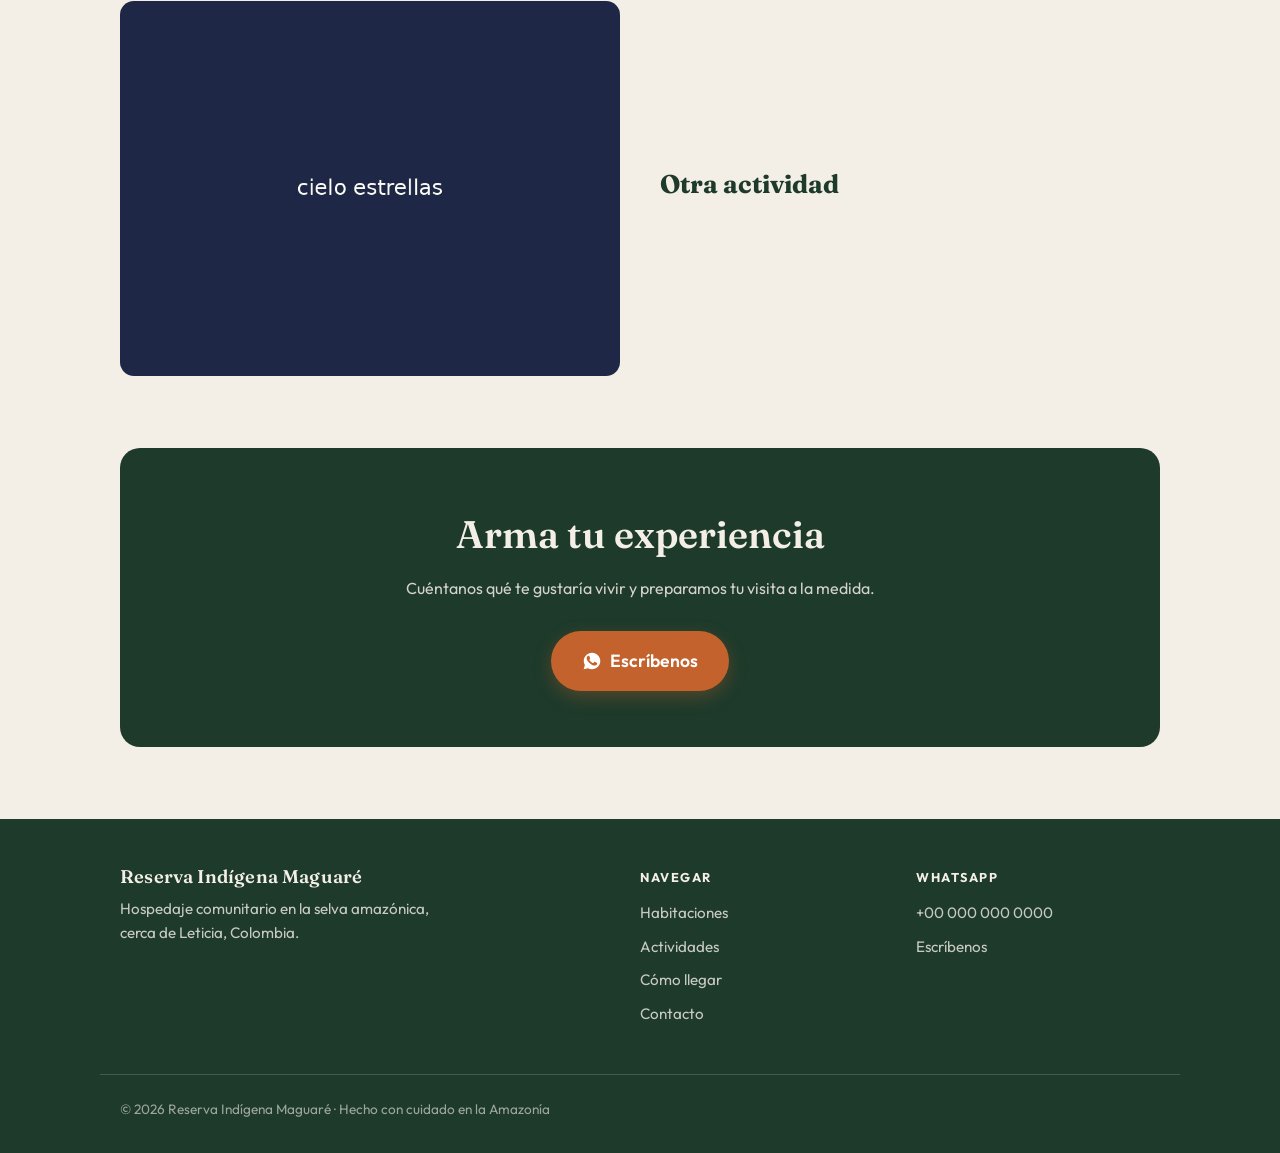
==== commit ff52d473: "editando el video hero section" ====
--- a/actividades.html
+++ b/actividades.html
@@ -31,7 +31,7 @@
   <div class="envoltura">
     <p class="eyebrow"><span lang="es">Qué hacer</span><span lang="en">What to do</span></p>
     <h1 class="seccion-titulo"><span lang="es">Actividades</span><span lang="en">Activities</span></h1>
-    <p class="intro-texto">
+    <p class="intro-texto intro-full">
       <span lang="es">Todo se vive acompañado por la comunidad, que conoce el territorio y comparte su saber. Las actividades se acomodan al clima, al río y a lo que cada grupo quiere vivir.</span>
       <span lang="en">Everything is experienced alongside the community, who know the territory and share their knowledge. Activities adapt to the weather, the river and what each group wants to experience.</span>
     </p>
@@ -39,7 +39,7 @@
     <div class="bloque" style="margin-top:2.5rem;">
       <div class="texto">
         <h3 style="font-family:var(--serif);color:var(--canopy);font-size:1.6rem;margin-bottom:0.5rem;"><span lang="es">Caminatas por la selva</span><span lang="en">Forest walks</span></h3>
-        <p style="color:var(--muted);"><span lang="es">Recorre senderos con un guía de la comunidad que te muestra árboles gigantes y medicinales, huellas de animales y los sonidos del bosque. De día o de noche, cuando la selva cambia por completo.</span><span lang="en">Walk the trails with a community guide who shows you giant and medicinal trees, animal tracks and the sounds of the forest. By day or by night, when the jungle transforms completely.</span></p>
+        <p style="color:var(--muted);"><span lang="es">Recorre senderos con un guía de la comunidad que te muestra árboles gigantes y medicinales, huellas de animales y los sonidos del bosque.</span><span lang="en">Walk the trails with a community guide who shows you giant and medicinal trees, animal tracks and the sounds of the forest.</span></p>
       </div>
       <button type="button" class="bloque-foto" data-galeria="caminata" aria-label="Ver fotos de las caminatas por la selva">
         <img src="imagenes/caminata-1.jpg" alt="Grupo caminando junto a un árbol gigante en la selva amazónica">
@@ -52,7 +52,10 @@
         <h3 style="font-family:var(--serif);color:var(--canopy);font-size:1.6rem;margin-bottom:0.5rem;"><span lang="es">El río Amazonas</span><span lang="en">The Amazon river</span></h3>
         <p style="color:var(--muted);"><span lang="es">Paseos en canoa al amanecer, pesca tradicional y la posibilidad de ver delfines rosados. El río es el camino, la despensa y el corazón de la vida aquí.</span><span lang="en">Canoe trips at dawn, traditional fishing and the chance to see pink dolphins. The river is the road, the larder and the heart of life here.</span></p>
       </div>
-      <img src="imagenes/actividad-rio.jpg" alt="Paseo por el río">
+      <button type="button" class="bloque-foto" data-galeria="rio" aria-label="Ver fotos del río Amazonas">
+        <img src="imagenes/rio-1.jpg" alt="Atardecer sobre el río Amazonas">
+        <span class="ver-fotos"><svg viewBox="0 0 24 24"><path d="M21 19V5a2 2 0 0 0-2-2H5a2 2 0 0 0-2 2v14a2 2 0 0 0 2 2h14a2 2 0 0 0 2-2zM8.9 13.98l2.1 2.53 3.1-3.99 3.9 5.48H5l3.9-4.02z"/></svg><span lang="es">Ver 5 fotos</span><span lang="en">View 5 photos</span></span>
+      </button>
     </div>
 
     <div class="bloque">
@@ -68,8 +71,7 @@
 
     <div class="bloque invertido">
       <div class="texto">
-        <h3 style="font-family:var(--serif);color:var(--canopy);font-size:1.6rem;margin-bottom:0.5rem;"><span lang="es">Cielo y estrellas</span><span lang="en">Sky and stars</span></h3>
-        <p style="color:var(--muted);"><span lang="es">Lejos de toda luz de ciudad, la noche amazónica se llena de estrellas. Obsérvalas con telescopio y escucha cómo el bosque despierta de noche.</span><span lang="en">Far from any city light, the Amazon night fills with stars. Watch them through a telescope and listen to the forest come alive after dark.</span></p>
+        <h3 style="font-family:var(--serif);color:var(--canopy);font-size:1.6rem;margin-bottom:0.5rem;"><span lang="es">Otra actividad</span><span lang="en">Another activity</span></h3>
       </div>
       <img src="imagenes/actividad-cielo.jpg" alt="Cielo estrellado">
     </div>
@@ -139,6 +141,10 @@
       "imagenes/cultura-1.jpg","imagenes/cultura-2.jpg","imagenes/cultura-3.jpg",
       "imagenes/cultura-4.jpg","imagenes/cultura-5.jpg","imagenes/cultura-6.jpg",
       "imagenes/cultura-7.jpg","imagenes/cultura-8.jpg","imagenes/cultura-9.jpg"
+    ],
+    rio: [
+      "imagenes/rio-1.jpg","imagenes/rio-2.jpg","imagenes/rio-3.jpg",
+      "imagenes/rio-4.jpg","imagenes/rio-5.jpg"
     ]
   };
 </script>
--- a/estilo.css
+++ b/estilo.css
@@ -159,6 +159,8 @@
   line-height: 1.65;
   color: var(--ink);
 }
+/* Intro que ocupa todo el ancho de la página */
+.intro-full { max-width: none; font-size: clamp(1.1rem, 1.8vw, 1.35rem); line-height: 1.6; }
 
 /* ---------- Hero ---------- */
 .hero {
@@ -170,7 +172,7 @@
   padding: 0;
   overflow: hidden;
   /* Imagen base (se ve mientras carga el video y si se reduce el movimiento) */
-  background: #14211a url('imagenes/hero-poster.jpg') center 32% / cover;
+  background: #14211a url('imagenes/hero-poster.jpg') center 35% / cover;
 }
 /* Video de fondo del hero: encuadrado para mantener la línea de árboles centrada */
 .hero-video {
@@ -179,7 +181,7 @@
   width: 100%;
   height: 100%;
   object-fit: cover;
-  object-position: center 32%;
+  object-position: center 35%;
   z-index: 0;
 }
 .hero::before {
@@ -349,6 +351,16 @@
 .tarjeta .detalle { font-size: 0.85rem; color: var(--clay); font-weight: 600; letter-spacing: 0.04em; margin-bottom: 0.7rem; }
 .tarjeta p { color: var(--muted); font-size: 0.97rem; margin-bottom: 1.2rem; flex: 1; }
 .tarjeta .wa { align-self: flex-start; font-size: 0.92rem; padding: 0.7rem 1.2rem; }
+
+/* ---------- Mapa ---------- */
+.mapa {
+  margin-top: 2.5rem;
+  border: 1px solid var(--line);
+  border-radius: 16px;
+  overflow: hidden;
+  box-shadow: 0 8px 24px rgba(20, 33, 24, 0.08);
+}
+.mapa iframe { display: block; width: 100%; }
 
 /* ---------- Pasos (cómo reservar / cómo llegar) ---------- */
 .pasos { display: grid; grid-template-columns: repeat(3, 1fr); gap: 1.6rem; margin-top: 2.5rem; counter-reset: paso; }
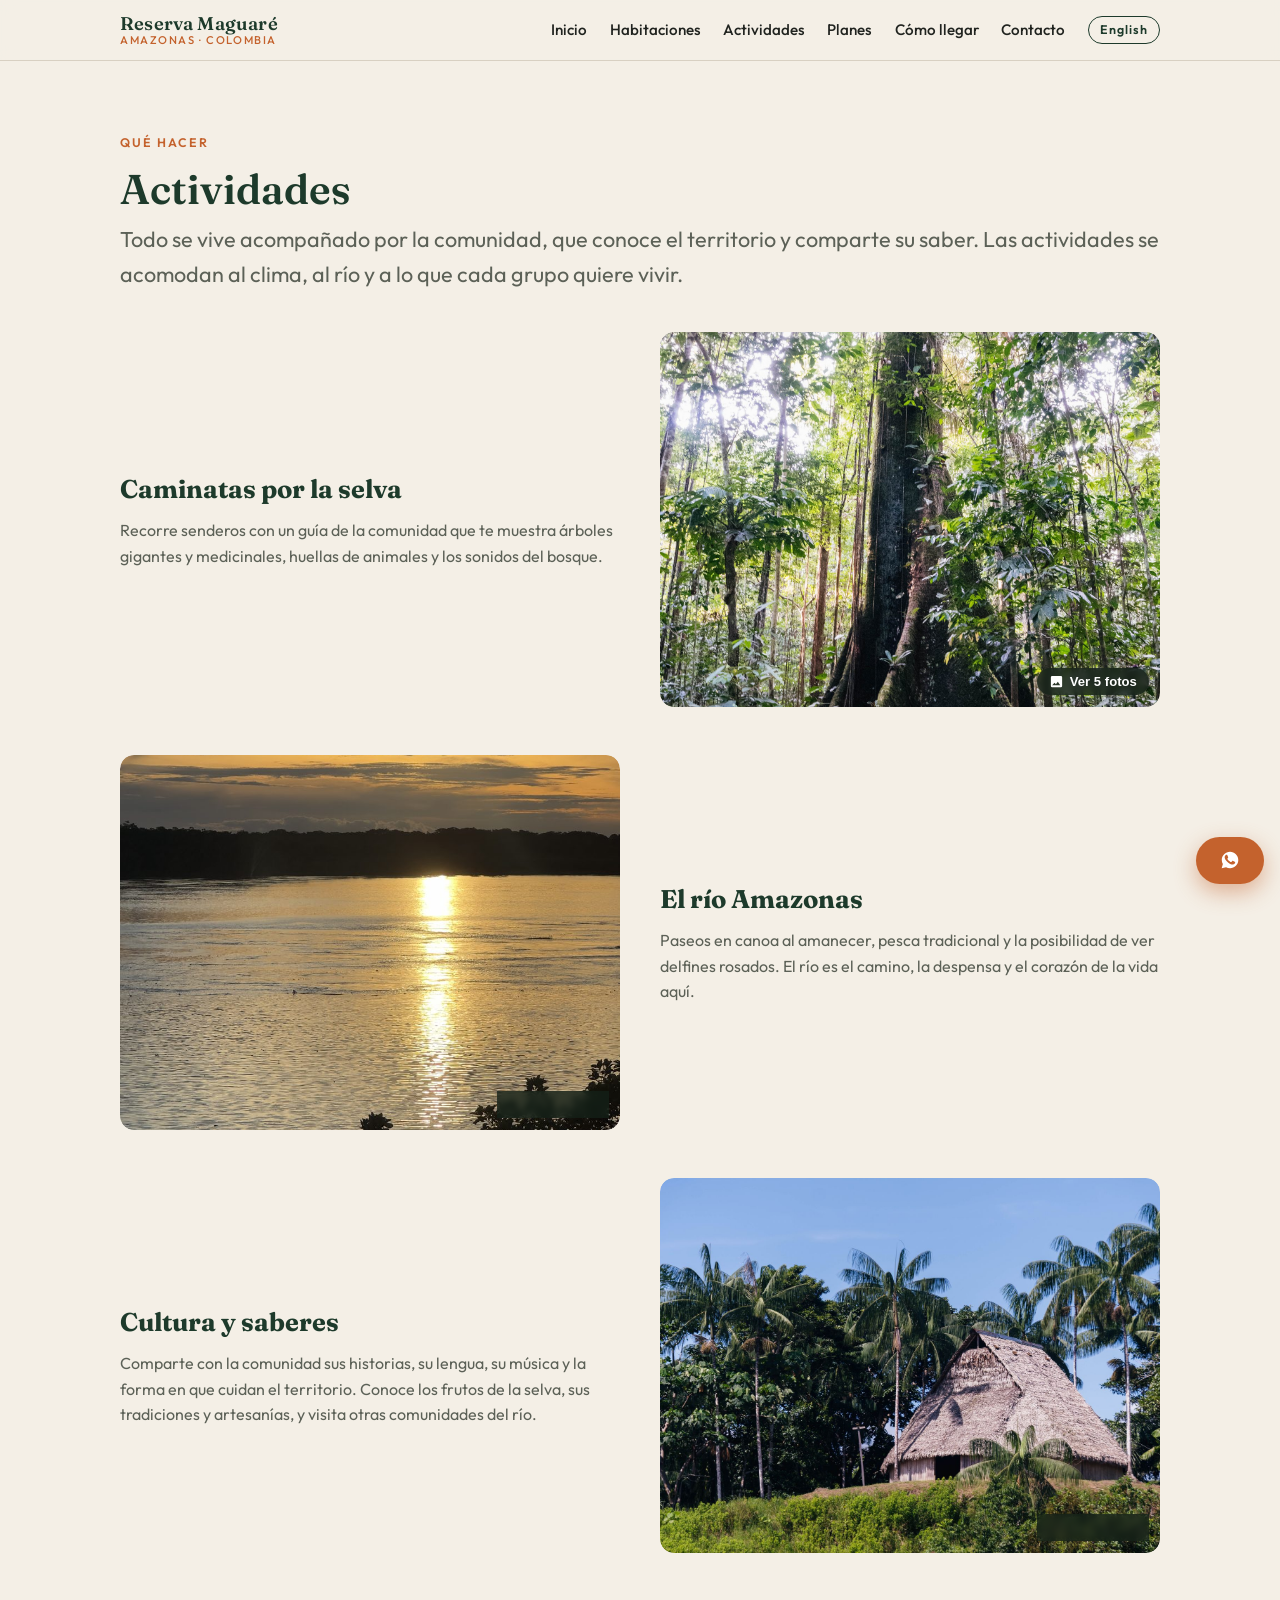
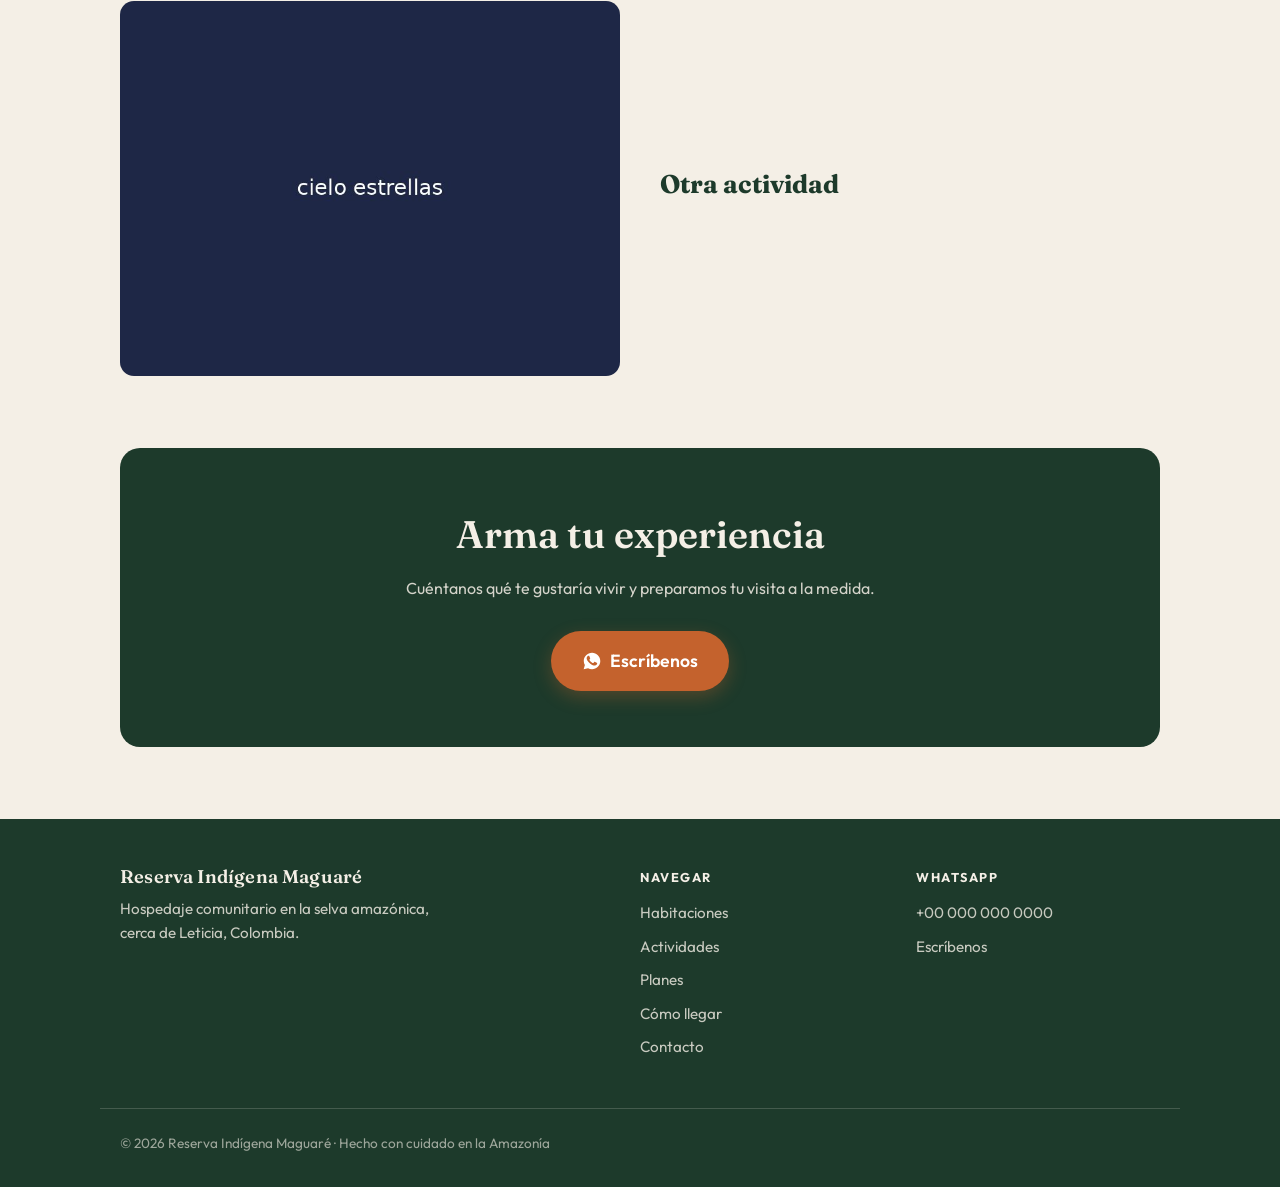
==== commit 23240123: "agregando info de planes" ====
--- a/actividades.html
+++ b/actividades.html
@@ -20,6 +20,7 @@
       <li><a href="index.html"><span lang="es">Inicio</span><span lang="en">Home</span></a></li>
       <li><a href="habitaciones.html"><span lang="es">Habitaciones</span><span lang="en">Rooms</span></a></li>
       <li><a href="actividades.html"><span lang="es">Actividades</span><span lang="en">Activities</span></a></li>
+      <li><a href="planes.html"><span lang="es">Planes</span><span lang="en">Packages</span></a></li>
       <li><a href="como-llegar.html"><span lang="es">Cómo llegar</span><span lang="en">Getting here</span></a></li>
       <li><a href="contacto.html"><span lang="es">Contacto</span><span lang="en">Contact</span></a></li>
       <li><button class="idioma" onclick="cambiarIdioma()">English</button></li>
@@ -102,6 +103,7 @@
       <ul>
         <li><a href="habitaciones.html"><span lang="es">Habitaciones</span><span lang="en">Rooms</span></a></li>
         <li><a href="actividades.html"><span lang="es">Actividades</span><span lang="en">Activities</span></a></li>
+        <li><a href="planes.html"><span lang="es">Planes</span><span lang="en">Packages</span></a></li>
         <li><a href="como-llegar.html"><span lang="es">Cómo llegar</span><span lang="en">Getting here</span></a></li>
         <li><a href="contacto.html"><span lang="es">Contacto</span><span lang="en">Contact</span></a></li>
       </ul>
--- a/estilo.css
+++ b/estilo.css
@@ -351,6 +351,64 @@
 .tarjeta .detalle { font-size: 0.85rem; color: var(--clay); font-weight: 600; letter-spacing: 0.04em; margin-bottom: 0.7rem; }
 .tarjeta p { color: var(--muted); font-size: 0.97rem; margin-bottom: 1.2rem; flex: 1; }
 .tarjeta .wa { align-self: flex-start; font-size: 0.92rem; padding: 0.7rem 1.2rem; }
+
+/* ---------- Planes / paquetes ---------- */
+.plan {
+  background: #fff;
+  border: 1px solid var(--line);
+  border-radius: 16px;
+  padding: 2rem 2rem 2.2rem;
+  margin-top: 2.2rem;
+}
+.plan-cabecera { display: flex; justify-content: space-between; align-items: flex-start; gap: 1.5rem; flex-wrap: wrap; }
+.plan-duracion {
+  font-size: 0.78rem;
+  font-weight: 600;
+  letter-spacing: 0.14em;
+  text-transform: uppercase;
+  color: var(--clay);
+  margin-bottom: 0.25rem;
+}
+.plan-nombre { font-family: var(--serif); font-weight: 600; font-size: clamp(1.5rem, 3vw, 1.9rem); color: var(--canopy); line-height: 1.12; }
+.plan-precio-caja { text-align: right; }
+.plan-precio { font-family: var(--serif); font-weight: 600; font-size: 1.6rem; color: var(--canopy); line-height: 1.1; }
+.plan-precio small { font-family: var(--sans); font-weight: 500; font-size: 0.9rem; color: var(--muted); }
+.plan-porpersona { font-size: 0.85rem; color: var(--muted); }
+.xe-enlace { display: inline-block; font-size: 0.82rem; margin-top: 0.3rem; }
+.plan-intro { color: var(--muted); margin-top: 1rem; max-width: 72ch; }
+
+.plan-itinerario { margin-top: 1.5rem; border-top: 1px solid var(--line); }
+.plan-itinerario details { border-bottom: 1px solid var(--line); }
+.plan-itinerario summary { cursor: pointer; padding: 0.8rem 0.2rem; font-weight: 600; color: var(--canopy); }
+.plan-itinerario summary:hover { color: var(--clay-dark); }
+.plan-itinerario ul { list-style: none; padding: 0.2rem 0 1rem; color: var(--muted); font-size: 0.97rem; }
+.plan-itinerario li { position: relative; padding: 0.14rem 0 0.14rem 1.2rem; }
+.plan-itinerario li::before { content: "·"; position: absolute; left: 0.35rem; color: var(--clay); font-weight: 700; }
+
+.plan-incluye { margin-top: 1.5rem; }
+.plan-incluye h3 { font-family: var(--serif); color: var(--canopy); font-size: 1.15rem; font-weight: 600; margin-bottom: 0.5rem; }
+.plan-incluye ul, .lista-si, .lista-no { list-style: none; color: var(--muted); font-size: 0.97rem; }
+.plan-incluye li, .lista-si li, .lista-no li { position: relative; padding: 0.14rem 0 0.14rem 1.6rem; }
+.plan-incluye li::before, .lista-si li::before { content: "✔"; position: absolute; left: 0; color: var(--leaf); font-weight: 600; }
+.lista-no li::before { content: "✘"; position: absolute; left: 0; color: var(--clay-dark); font-weight: 600; }
+.plan .wa { margin-top: 1.7rem; align-self: flex-start; }
+
+.plan-condiciones { display: grid; grid-template-columns: 1fr 1fr; gap: 1.6rem; margin-top: 2.5rem; }
+.condicion { background: var(--sand); border: 1px dashed var(--river); border-radius: 14px; padding: 1.6rem; }
+.condicion h3 { font-family: var(--serif); color: var(--canopy); font-size: 1.15rem; font-weight: 600; margin-bottom: 0.6rem; }
+
+/* Botón sencillo (enlaces internos, p. ej. "Ver los planes") */
+.boton {
+  display: inline-block;
+  background: var(--canopy);
+  color: var(--sand);
+  font-weight: 600;
+  font-size: 1rem;
+  padding: 0.85rem 1.6rem;
+  border-radius: 999px;
+  transition: background 0.15s, transform 0.15s;
+}
+.boton:hover { background: var(--leaf); text-decoration: none; transform: translateY(-2px); color: #fff; }
 
 /* ---------- Mapa ---------- */
 .mapa {
@@ -422,7 +480,9 @@
   .menu li { width: 100%; }
   .menu a { display: block; padding: 0.7rem 0; width: 100%; }
 
-  .destacados, .pasos, .tarjetas, .galeria { grid-template-columns: 1fr; }
+  .destacados, .pasos, .tarjetas, .galeria, .plan-condiciones { grid-template-columns: 1fr; }
+  .plan { padding: 1.5rem 1.25rem 1.8rem; }
+  .plan-precio-caja { text-align: left; }
   .galeria a:nth-child(1) { grid-column: span 1; }
   .bloque { grid-template-columns: 1fr; gap: 1.4rem; }
   .bloque.invertido .texto { order: 0; }
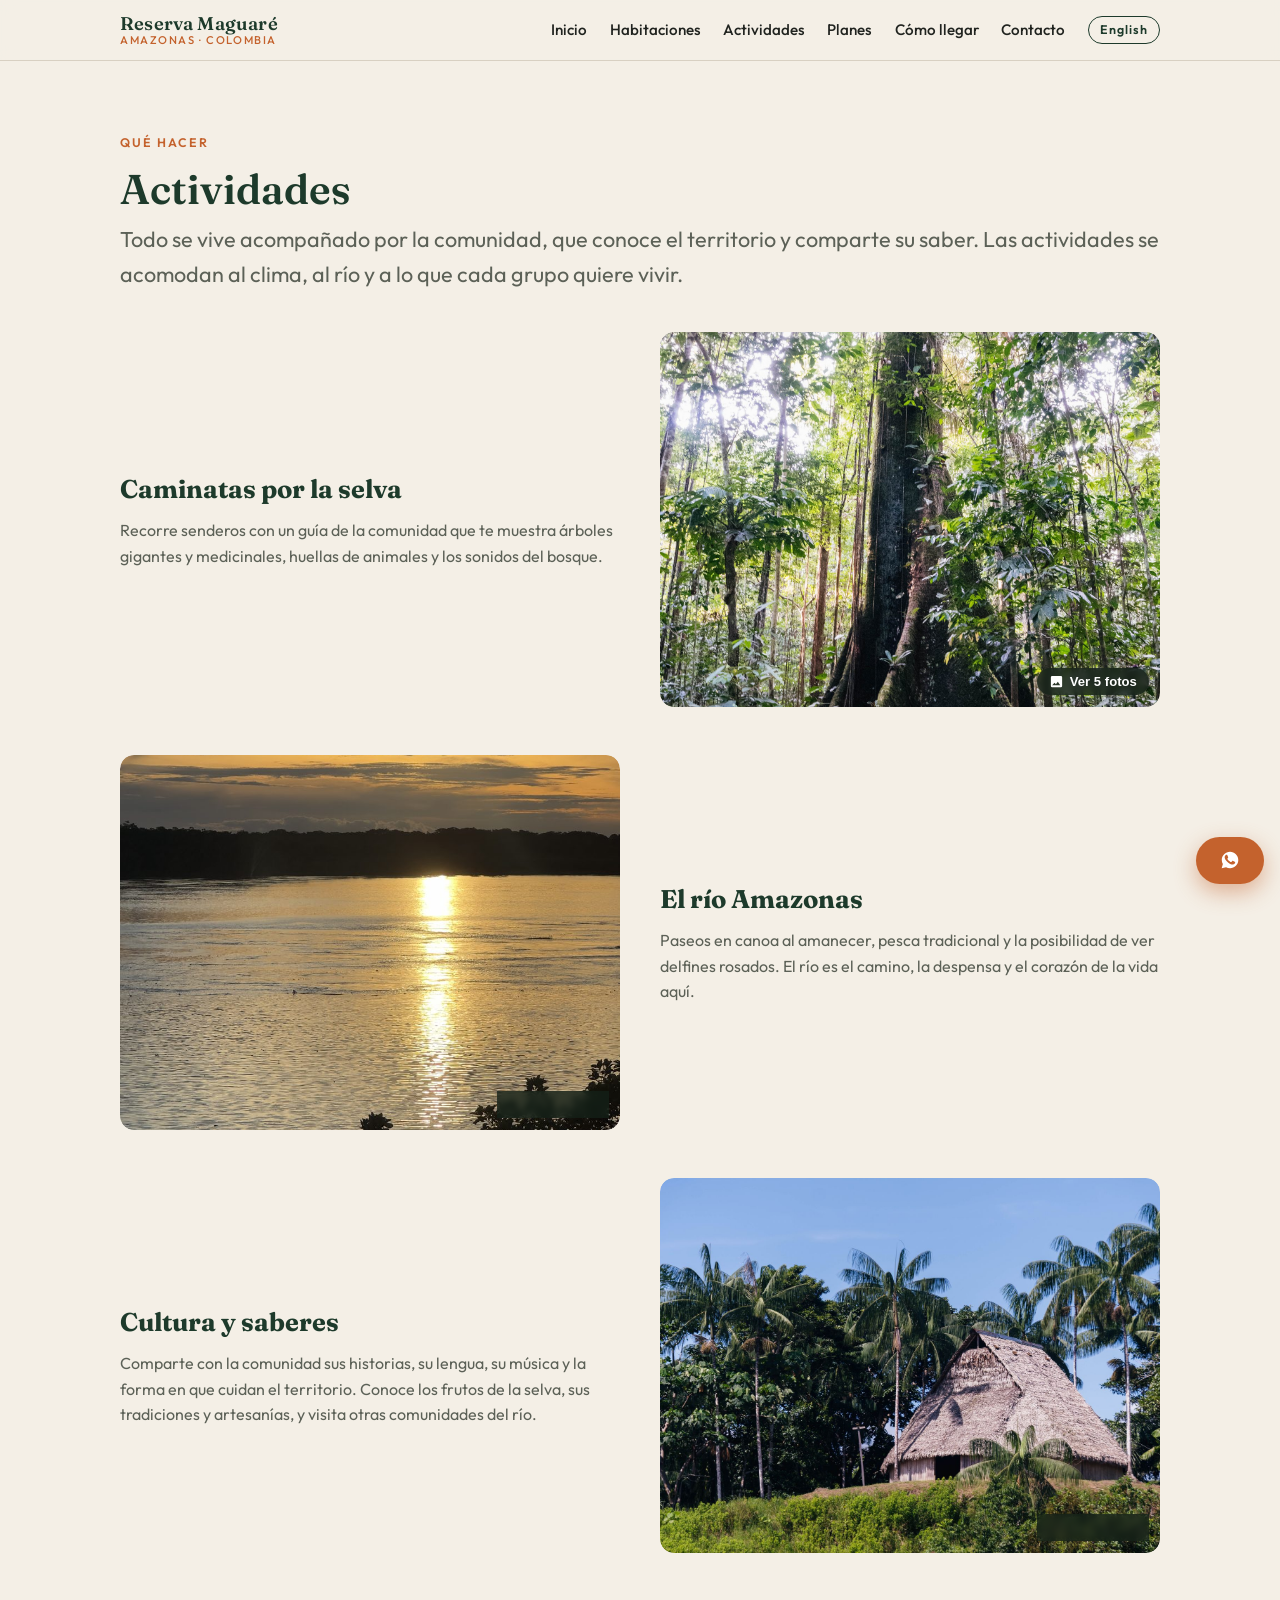
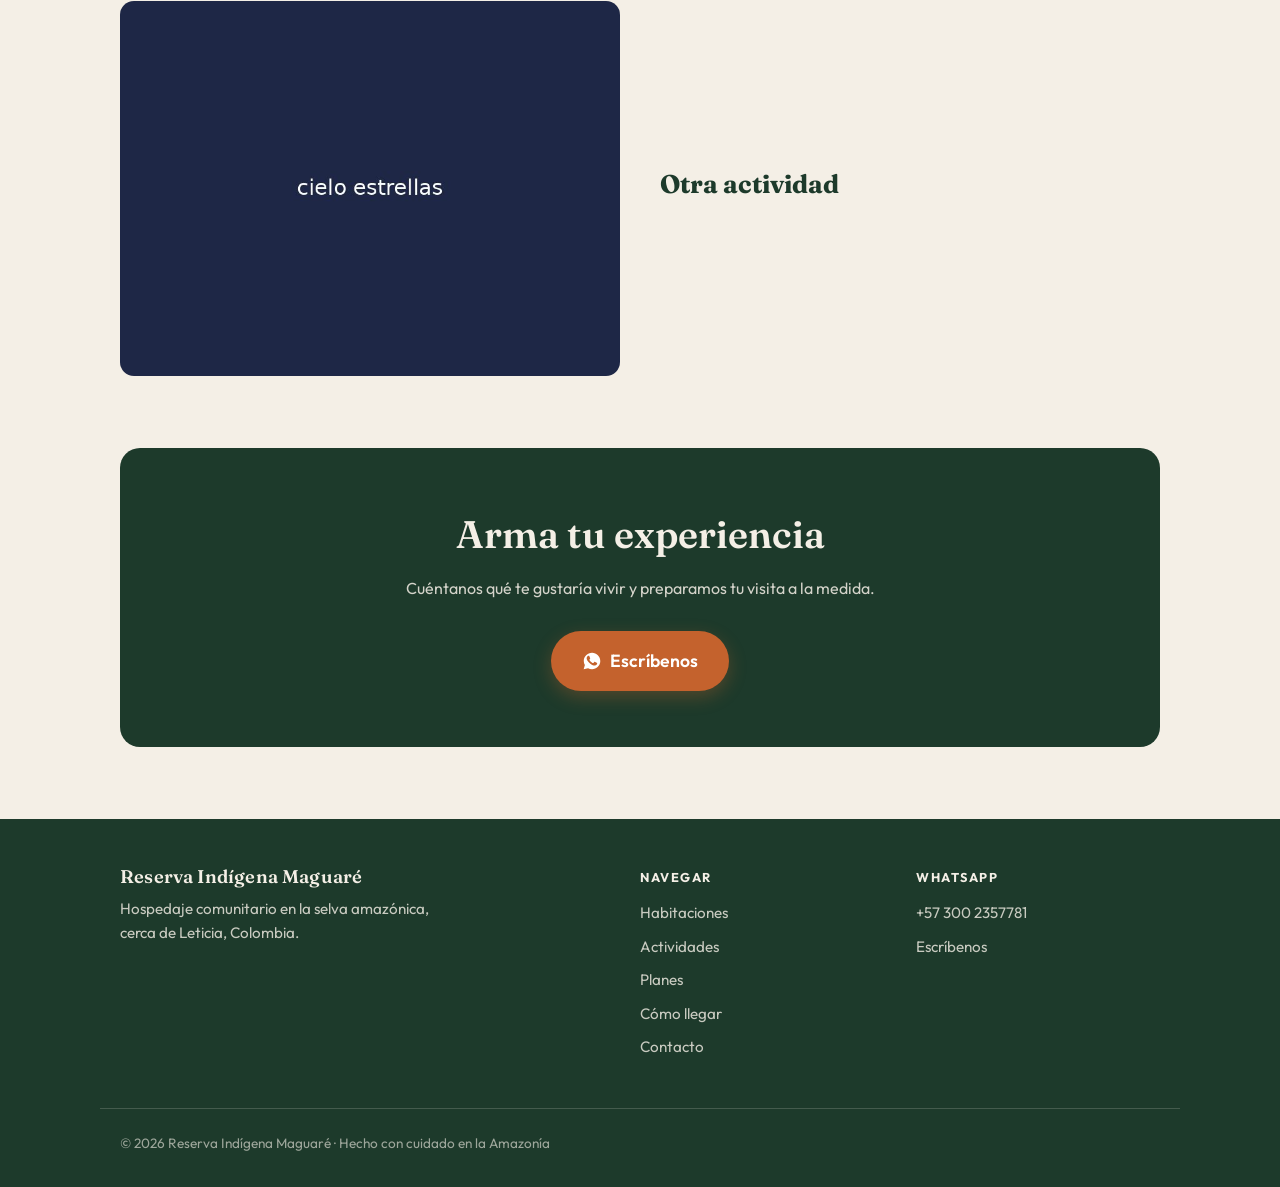
==== commit 1be2caa0: "whatsapp links" ====
--- a/actividades.html
+++ b/actividades.html
@@ -84,7 +84,7 @@
     <div class="franja">
       <h2><span lang="es">Arma tu experiencia</span><span lang="en">Build your experience</span></h2>
       <p><span lang="es">Cuéntanos qué te gustaría vivir y preparamos tu visita a la medida.</span><span lang="en">Tell us what you'd like to experience and we'll tailor your visit.</span></p>
-      <a class="wa wa-grande" href="https://wa.me/000000000000?text=Hola%2C%20quiero%20saber%20sobre%20las%20actividades" target="_blank" rel="noopener">
+      <a class="wa wa-grande" href="https://wa.me/573002357781?text=Hola%2C%20quiero%20saber%20sobre%20las%20actividades" target="_blank" rel="noopener">
         <svg viewBox="0 0 24 24"><path d="M12.04 2c-5.46 0-9.91 4.45-9.91 9.91 0 1.75.46 3.45 1.32 4.95L2 22l5.25-1.38c1.45.79 3.08 1.21 4.79 1.21 5.46 0 9.91-4.45 9.91-9.91S17.5 2 12.04 2zm5.8 14.01c-.25.7-1.44 1.33-1.99 1.41-.53.08-1.2.11-1.94-.12-.45-.14-1.02-.33-1.76-.65-3.1-1.34-5.13-4.46-5.28-4.67-.16-.21-1.27-1.69-1.27-3.23s.81-2.29 1.09-2.6c.29-.31.63-.39.84-.39.21 0 .42 0 .6.01.19.01.45-.07.7.54.25.61.86 2.11.94 2.26.08.16.13.34.03.55-.1.21-.15.34-.3.52-.15.18-.32.4-.45.54-.15.15-.31.31-.13.61.18.31.79 1.3 1.69 2.11 1.16 1.04 2.14 1.36 2.45 1.51.31.16.49.13.67-.08.18-.21.77-.9.98-1.21.21-.31.41-.26.7-.16.29.11 1.84.87 2.15 1.03.31.15.52.23.6.36.07.13.07.76-.18 1.46z"/></svg>
         <span lang="es">Escríbenos</span><span lang="en">Message us</span>
       </a>
@@ -111,7 +111,7 @@
     <div>
       <h4>WhatsApp</h4>
       <ul>
-        <li><a href="https://wa.me/000000000000" target="_blank" rel="noopener">+00 000 000 0000</a></li>
+        <li><a href="https://wa.me/573002357781" target="_blank" rel="noopener">+57 300 2357781</a></li>
         <li><a href="contacto.html"><span lang="es">Escríbenos</span><span lang="en">Message us</span></a></li>
       </ul>
     </div>
@@ -119,7 +119,7 @@
   <div class="pie-abajo">© 2026 Reserva Indígena Maguaré · <span lang="es">Hecho con cuidado en la Amazonía</span><span lang="en">Made with care in the Amazon</span></div>
 </footer>
 
-<a class="wa wa-flotante" href="https://wa.me/000000000000?text=Hola%2C%20quiero%20reservar" target="_blank" rel="noopener" aria-label="WhatsApp">
+<a class="wa wa-flotante" href="https://wa.me/573002357781?text=Hola%2C%20quiero%20reservar" target="_blank" rel="noopener" aria-label="WhatsApp">
   <svg viewBox="0 0 24 24"><path d="M12.04 2c-5.46 0-9.91 4.45-9.91 9.91 0 1.75.46 3.45 1.32 4.95L2 22l5.25-1.38c1.45.79 3.08 1.21 4.79 1.21 5.46 0 9.91-4.45 9.91-9.91S17.5 2 12.04 2zm5.8 14.01c-.25.7-1.44 1.33-1.99 1.41-.53.08-1.2.11-1.94-.12-.45-.14-1.02-.33-1.76-.65-3.1-1.34-5.13-4.46-5.28-4.67-.16-.21-1.27-1.69-1.27-3.23s.81-2.29 1.09-2.6c.29-.31.63-.39.84-.39.21 0 .42 0 .6.01.19.01.45-.07.7.54.25.61.86 2.11.94 2.26.08.16.13.34.03.55-.1.21-.15.34-.3.52-.15.18-.32.4-.45.54-.15.15-.31.31-.13.61.18.31.79 1.3 1.69 2.11 1.16 1.04 2.14 1.36 2.45 1.51.31.16.49.13.67-.08.18-.21.77-.9.98-1.21.21-.31.41-.26.7-.16.29.11 1.84.87 2.15 1.03.31.15.52.23.6.36.07.13.07.76-.18 1.46z"/></svg>
 </a>
 
